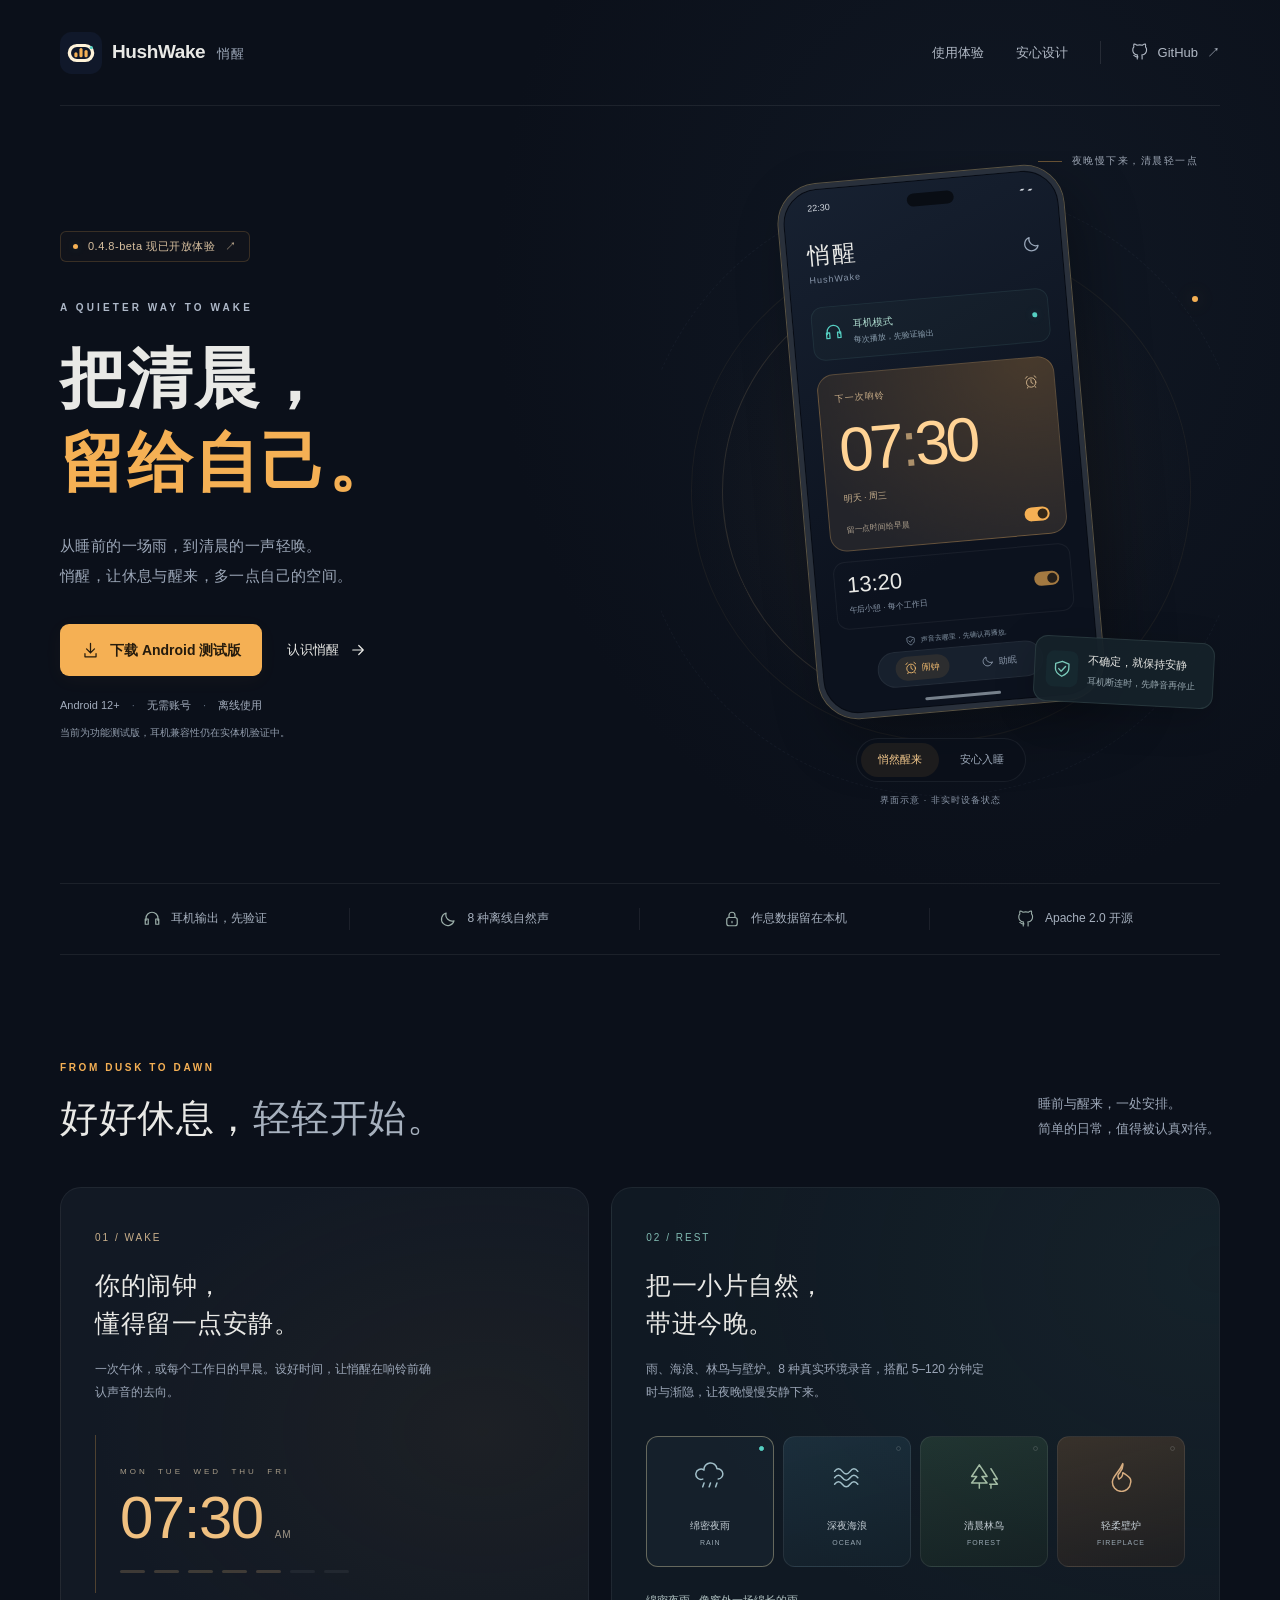
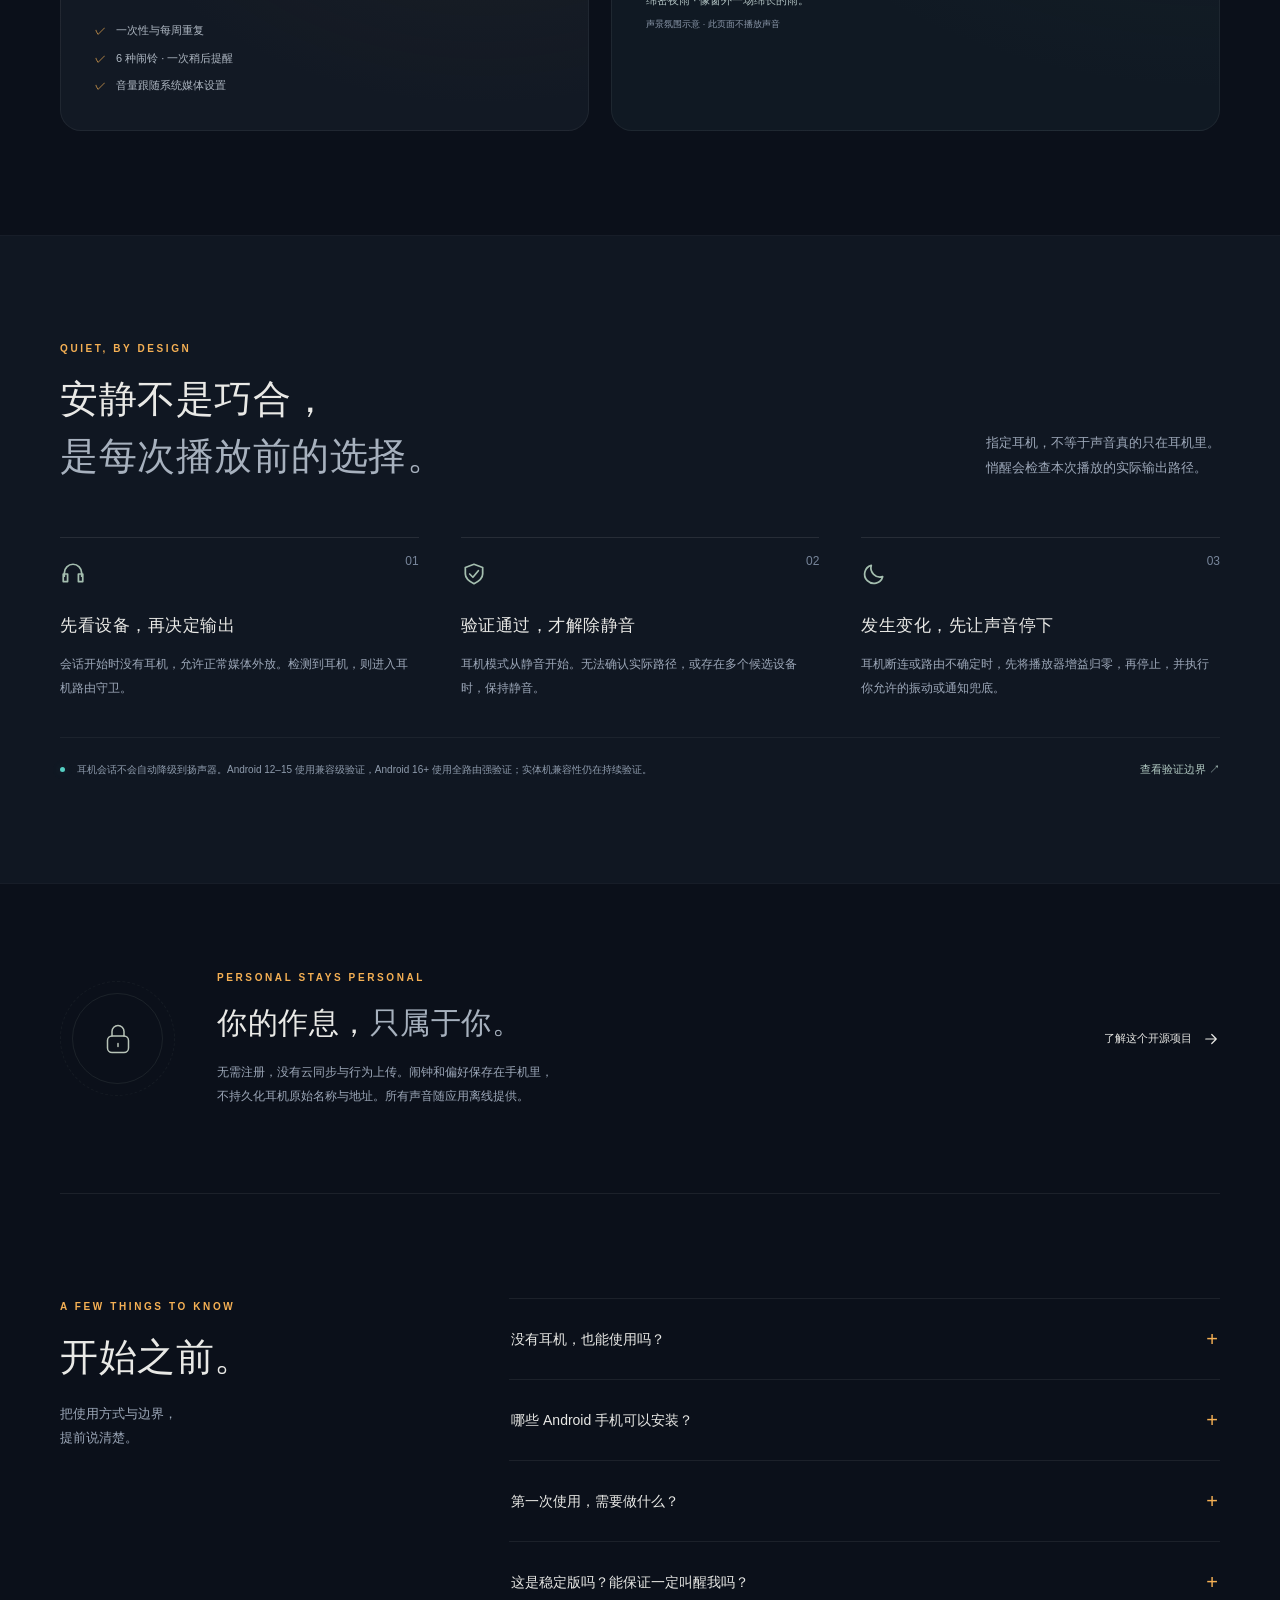
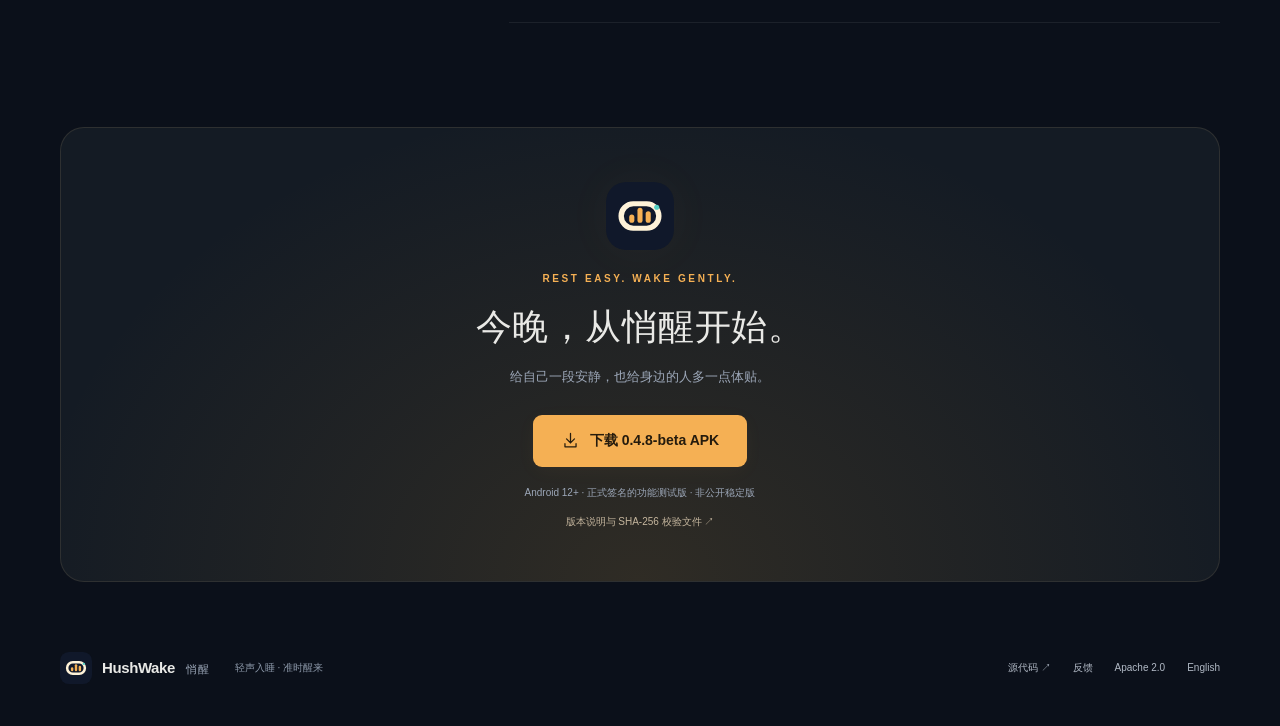
==== site/index.html @ d8006ad5 "feat: add HushWake homepage and GitHub Pages deployment" ====
<!doctype html>
<html lang="zh-CN">
<head>
  <meta charset="utf-8">
  <meta name="viewport" content="width=device-width, initial-scale=1">
  <meta name="theme-color" content="#0b101a">
  <meta name="description" content="HushWake 悄醒，一款安全优先的 Android 闹钟与助眠声应用。无耳机时正常外放，耳机模式验证后发声，异常时先静音。离线使用，数据留在本机。">
  <meta property="og:type" content="website">
  <meta property="og:locale" content="zh_CN">
  <meta property="og:title" content="HushWake 悄醒 · 把清晨，留给自己。">
  <meta property="og:description" content="从睡前的一场雨，到清晨的一声轻唤。安全优先的 Android 智能输出闹钟与助眠声，现已开放 beta 体验。">
  <meta property="og:url" content="https://chenzhiyong1994.github.io/hush-wake/">
  <link rel="canonical" href="https://chenzhiyong1994.github.io/hush-wake/">
  <link rel="icon" href="assets/mark.svg" type="image/svg+xml">
  <link rel="stylesheet" href="styles.css">
  <script src="app.js" defer></script>
  <title>HushWake 悄醒 · 把清晨，留给自己。</title>
</head>
<body>
  <a class="skip-link" href="#main">跳转到主要内容</a>
  <svg class="symbol-library" xmlns="http://www.w3.org/2000/svg" aria-hidden="true">
    <symbol id="icon-arrow" viewBox="0 0 24 24"><path d="M5 12h14m-6-6 6 6-6 6"/></symbol>
    <symbol id="icon-download" viewBox="0 0 24 24"><path d="M12 3v12m-5-5 5 5 5-5M5 16v4h14v-4"/></symbol>
    <symbol id="icon-headphones" viewBox="0 0 24 24"><path d="M4 14v-3a8 8 0 0 1 16 0v3M4 12H3v7h4v-7zm16 0h1v7h-4v-7z"/></symbol>
    <symbol id="icon-shield" viewBox="0 0 24 24"><path d="m12 3 8 3v6c0 4-4 7-8 9-4-2-8-5-8-9V6zM8 12l3 3 5-6"/></symbol>
    <symbol id="icon-moon" viewBox="0 0 24 24"><path d="M20 14.5A8.5 8.5 0 0 1 9.5 4 8.5 8.5 0 1 0 20 14.5Z"/></symbol>
    <symbol id="icon-alarm" viewBox="0 0 24 24"><circle cx="12" cy="13" r="8"/><path d="M12 8v5l3 2M3 5l3-3m12 0 3 3M6 20l-1 2m13-2 1 2"/></symbol>
    <symbol id="icon-rain" viewBox="0 0 24 24"><path d="M6 14a4 4 0 1 1 1-7 5 5 0 0 1 10-1 4 4 0 1 1 1 8M7 17l-1 3m6-3-1 3m6-3-1 3"/></symbol>
    <symbol id="icon-ocean" viewBox="0 0 24 24"><path d="M2 8q3-4 6 0t6 0 6 0M2 13q3-4 6 0t6 0 6 0M2 18q3-4 6 0t6 0 6 0"/></symbol>
    <symbol id="icon-forest" viewBox="0 0 24 24"><path d="m8 3-6 9h4l-4 5h12l-4-5h4zm0 14v4m9-15 5 8h-3l3 4h-6m1 0v3"/></symbol>
    <symbol id="icon-fire" viewBox="0 0 24 24"><path d="M13 2c1 7-6 7-3 12 2-1 3-3 3-5 5 3 7 5 6 8a7 7 0 0 1-14-1c0-4 5-7 8-14Z"/></symbol>
    <symbol id="icon-lock" viewBox="0 0 24 24"><rect x="5" y="10" width="14" height="11" rx="3"/><path d="M8 10V7a4 4 0 0 1 8 0v3m-4 5v2"/></symbol>
    <symbol id="icon-github" viewBox="0 0 24 24"><path d="M9 19c-4 1-4-2-6-2m12 5v-3.5c0-1 .1-1.7-.5-2.3 3.5-.4 7-1.7 7-7.5a6 6 0 0 0-1.6-4.2 5.5 5.5 0 0 0-.2-4s-1.3-.4-4.3 1.6a15 15 0 0 0-7.8 0C4.6.1 3.3.5 3.3.5a5.5 5.5 0 0 0-.2 4A6 6 0 0 0 1.5 9c0 5.5 3.5 6.8 7 7.2-.6.6-.6 1.5-.5 2.3V22" transform="translate(1 1) scale(.92)"/></symbol>
  </svg>

  <header class="site-header wrap">
    <a class="brand" href="#" aria-label="HushWake 悄醒首页"><img src="assets/mark.svg" width="42" height="42" alt=""><span>HushWake <span class="brand-cn">悄醒</span></span></a>
    <nav aria-label="主导航">
      <a href="#experience">使用体验</a>
      <a href="#safety">安心设计</a>
      <a class="nav-github" href="https://github.com/chenzhiyong1994/hush-wake" aria-label="GitHub 源代码"><svg class="icon" aria-hidden="true"><use href="#icon-github"/></svg><span>GitHub</span><span aria-hidden="true">↗</span></a>
    </nav>
  </header>

  <main id="main">
    <section class="hero wrap" aria-labelledby="hero-title">
      <div class="hero-copy">
        <a class="release-pill" href="#download"><span class="status-dot"></span> 0.4.8-beta 现已开放体验 <span aria-hidden="true">↗</span></a>
        <p class="eyebrow hero-eyebrow">A QUIETER WAY TO WAKE</p>
        <h1 id="hero-title">把清晨，<br><span>留给自己。</span></h1>
        <p class="hero-description">从睡前的一场雨，到清晨的一声轻唤。<br>悄醒，让休息与醒来，多一点自己的空间。</p>
        <div class="hero-actions">
          <a class="button button-primary" href="https://github.com/chenzhiyong1994/hush-wake/releases/download/v0.4.8-beta/HushWake-0.4.8-beta.apk"><svg class="icon" aria-hidden="true"><use href="#icon-download"/></svg>下载 Android 测试版</a>
          <a class="text-link" href="#experience">认识悄醒 <svg class="icon" aria-hidden="true"><use href="#icon-arrow"/></svg></a>
        </div>
        <p class="hero-meta">Android 12+ <span>·</span> 无需账号 <span>·</span> 离线使用</p>
        <p class="beta-note">当前为功能测试版，耳机兼容性仍在实体机验证中。</p>
      </div>

      <div class="hero-visual">
        <div class="orbit orbit-outer" aria-hidden="true"></div><div class="orbit orbit-inner" aria-hidden="true"></div>
        <div class="orbit-dot" aria-hidden="true"></div>
        <p class="visual-note note-top"><span class="note-line"></span> 夜晚慢下来，清晨轻一点</p>
        <div class="phone" aria-label="悄醒应用界面示意">
          <div class="phone-top" aria-hidden="true"><span>22:30</span><span class="camera"></span><span>▰ ▰</span></div>
          <div class="phone-heading"><span class="phone-brand">悄醒<span>HushWake</span></span><svg class="icon" aria-hidden="true"><use href="#icon-moon"/></svg></div>
          <div class="route-chip"><svg class="icon" aria-hidden="true"><use href="#icon-headphones"/></svg><span>耳机模式<small>每次播放，先验证输出</small></span><span class="status-dot"></span></div>
          <div id="alarm-preview" class="preview-panel">
            <div class="alarm-card"><div class="card-kicker"><span>下一次响铃</span><svg class="icon" aria-hidden="true"><use href="#icon-alarm"/></svg></div><div class="alarm-time">07<span>:</span>30</div><p class="alarm-day">明天 · 周三</p><div class="alarm-bottom"><span>留一点时间给早晨</span><span class="mock-switch" aria-hidden="true"></span></div></div>
            <div class="secondary-alarm"><div><strong>13:20</strong><span>午后小憩 · 每个工作日</span></div><span class="mock-switch" aria-hidden="true"></span></div>
            <div class="phone-hint"><svg class="icon" aria-hidden="true"><use href="#icon-shield"/></svg>声音去哪里，先确认再播放。</div>
          </div>
          <div id="sleep-preview" class="preview-panel" hidden>
            <div class="sleep-art" data-sound="rain"><div class="sleep-moon" aria-hidden="true"></div><svg class="sound-glyph" aria-hidden="true"><use href="#icon-rain"/></svg><span>让思绪，慢慢安静。</span></div>
            <div class="sleep-info"><strong id="preview-sound-name">绵密夜雨</strong><span>45 分钟后渐隐结束</span></div>
            <div class="waveform" aria-hidden="true"><i></i><i></i><i></i><i></i><i></i><i></i><i></i><i></i><i></i><i></i><i></i><i></i><i></i><i></i><i></i><i></i><i></i><i></i><i></i><i></i><i></i></div>
          </div>
          <div class="phone-nav" aria-hidden="true"><span id="phone-alarm-nav" class="active"><svg class="icon"><use href="#icon-alarm"/></svg>闹钟</span><span id="phone-sleep-nav"><svg class="icon"><use href="#icon-moon"/></svg>助眠</span></div>
          <div class="phone-home" aria-hidden="true"></div>
        </div>
        <div class="floating-note"><span class="shield-badge"><svg class="icon" aria-hidden="true"><use href="#icon-shield"/></svg></span><span>不确定，就保持安静<small>耳机断连时，先静音再停止</small></span></div>
        <div class="preview-controls" role="group" aria-label="切换应用界面示意" hidden><button type="button" data-preview="alarm" aria-pressed="true">悄然醒来</button><button type="button" data-preview="sleep" aria-pressed="false">安心入睡</button></div>
        <p class="preview-caption">界面示意 · 非实时设备状态</p>
      </div>
    </section>

    <div class="principles wrap" aria-label="产品特点"><p><svg class="icon" aria-hidden="true"><use href="#icon-headphones"/></svg>耳机输出，先验证</p><p><svg class="icon" aria-hidden="true"><use href="#icon-moon"/></svg>8 种离线自然声</p><p><svg class="icon" aria-hidden="true"><use href="#icon-lock"/></svg>作息数据留在本机</p><p><svg class="icon" aria-hidden="true"><use href="#icon-github"/></svg>Apache 2.0 开源</p></div>

    <section id="experience" class="experience wrap section" aria-labelledby="experience-title">
      <div class="section-heading"><div><p class="eyebrow">FROM DUSK TO DAWN</p><h2 id="experience-title">好好休息，<span>轻轻开始。</span></h2></div><p>睡前与醒来，一处安排。<br>简单的日常，值得被认真对待。</p></div>
      <div class="feature-grid">
        <article class="wake-feature"><span class="feature-number">01 / WAKE</span><h3>你的闹钟，<br>懂得留一点安静。</h3><p>一次午休，或每个工作日的早晨。设好时间，让悄醒在响铃前确认声音的去向。</p><div class="schedule-visual" aria-hidden="true"><span>MON&nbsp; TUE&nbsp; WED&nbsp; THU&nbsp; FRI</span><strong>07:30<span>AM</span></strong><div class="schedule-line"><span></span><span></span><span></span><span></span><span></span><span></span><span></span></div></div><ul class="feature-list"><li>一次性与每周重复</li><li>6 种闹铃 · 一次稍后提醒</li><li>音量跟随系统媒体设置</li></ul></article>
        <article class="sleep-feature"><div class="sleep-feature-copy"><span class="feature-number">02 / REST</span><h3>把一小片自然，<br>带进今晚。</h3><p>雨、海浪、林鸟与壁炉。8 种真实环境录音，搭配 5–120 分钟定时与渐隐，让夜晚慢慢安静下来。</p></div><div class="sound-grid" role="group" aria-label="声景氛围示意"><button class="sound-tile rain" type="button" data-sound="rain" aria-pressed="true" disabled><svg class="sound-glyph" aria-hidden="true"><use href="#icon-rain"/></svg><span>绵密夜雨<small>RAIN</small></span><span class="sound-selector" aria-hidden="true"></span></button><button class="sound-tile ocean" type="button" data-sound="ocean" aria-pressed="false" disabled><svg class="sound-glyph" aria-hidden="true"><use href="#icon-ocean"/></svg><span>深夜海浪<small>OCEAN</small></span><span class="sound-selector" aria-hidden="true"></span></button><button class="sound-tile forest" type="button" data-sound="forest" aria-pressed="false" disabled><svg class="sound-glyph" aria-hidden="true"><use href="#icon-forest"/></svg><span>清晨林鸟<small>FOREST</small></span><span class="sound-selector" aria-hidden="true"></span></button><button class="sound-tile fire" type="button" data-sound="fire" aria-pressed="false" disabled><svg class="sound-glyph" aria-hidden="true"><use href="#icon-fire"/></svg><span>轻柔壁炉<small>FIREPLACE</small></span><span class="sound-selector" aria-hidden="true"></span></button></div><p id="sound-description" class="sound-description" aria-live="polite">绵密夜雨 · 像窗外一场绵长的雨。</p><p class="sound-disclaimer">声景氛围示意 · 此页面不播放声音</p></article>
      </div>
    </section>

    <section id="safety" class="safety section" aria-labelledby="safety-title"><div class="wrap">
      <div class="section-heading"><div><p class="eyebrow">QUIET, BY DESIGN</p><h2 id="safety-title">安静不是巧合，<br><span>是每次播放前的选择。</span></h2></div><p>指定耳机，不等于声音真的只在耳机里。<br>悄醒会检查本次播放的实际输出路径。</p></div>
      <div class="safety-grid"><article><span class="step-number">01</span><svg class="icon" aria-hidden="true"><use href="#icon-headphones"/></svg><h3>先看设备，再决定输出</h3><p>会话开始时没有耳机，允许正常媒体外放。检测到耳机，则进入耳机路由守卫。</p></article><article><span class="step-number">02</span><svg class="icon" aria-hidden="true"><use href="#icon-shield"/></svg><h3>验证通过，才解除静音</h3><p>耳机模式从静音开始。无法确认实际路径，或存在多个候选设备时，保持静音。</p></article><article><span class="step-number">03</span><svg class="icon" aria-hidden="true"><use href="#icon-moon"/></svg><h3>发生变化，先让声音停下</h3><p>耳机断连或路由不确定时，先将播放器增益归零，再停止，并执行你允许的振动或通知兜底。</p></article></div>
      <div class="safety-footnote"><span class="status-dot"></span><p>耳机会话不会自动降级到扬声器。Android 12–15 使用兼容级验证，Android 16+ 使用全路由强验证；实体机兼容性仍在持续验证。</p><a href="https://github.com/chenzhiyong1994/hush-wake/blob/main/docs/device-test-guide.md">查看验证边界 <span aria-hidden="true">↗</span></a></div>
    </div></section>

    <section class="privacy wrap" aria-labelledby="privacy-title"><div class="privacy-symbol" aria-hidden="true"><svg class="icon"><use href="#icon-lock"/></svg><span></span><span></span></div><div><p class="eyebrow">PERSONAL STAYS PERSONAL</p><h2 id="privacy-title">你的作息，<span>只属于你。</span></h2><p>无需注册，没有云同步与行为上传。闹钟和偏好保存在手机里，<br class="desktop-break">不持久化耳机原始名称与地址。所有声音随应用离线提供。</p></div><a class="text-link" href="https://github.com/chenzhiyong1994/hush-wake/blob/main/README.zh-CN.md">了解这个开源项目 <svg class="icon" aria-hidden="true"><use href="#icon-arrow"/></svg></a></section>

    <section class="faq wrap section" aria-labelledby="faq-title"><div><p class="eyebrow">A FEW THINGS TO KNOW</p><h2 id="faq-title">开始之前。</h2><p>把使用方式与边界，<br>提前说清楚。</p></div><div class="faq-list"><details><summary>没有耳机，也能使用吗？<span aria-hidden="true">+</span></summary><p>可以。闹钟或助眠会话开始时，如果没有耳机，应用允许系统媒体外放；检测到耳机后，必须先通过耳机路由守卫。耳机会话发生断连时会先静音再停止，不会自动切换为扬声器继续播放。</p></details><details><summary>哪些 Android 手机可以安装？<span aria-hidden="true">+</span></summary><p>最低需要 Android 12（API 31）。Android 12–15 在本次单路由信息匹配唯一耳机后允许兼容有声；Android 16 及以上可以检查全部实际路由。不同手机和耳机的行为仍需实体机验证，系统版本符合要求并不代表设备组合已经通过验收。</p></details><details><summary>第一次使用，需要做什么？<span aria-hidden="true">+</span></summary><p>安装签名 APK 后，按应用内提示检查精确闹钟、通知、全屏响铃与后台运行相关设置，并确认系统媒体音量。建议先安排一次短时间测试闹钟，检查你的手机和耳机组合。耳机播放会自动检查本次输出，无需额外的人工验证页。</p></details><details><summary>这是稳定版吗？能保证一定叫醒我吗？<span aria-hidden="true">+</span></summary><p>目前是 0.4.8-beta 功能测试版，尚未开放公开稳定版或应用商店发行。实体机零扬声器串音验收仍是发布门禁。关机、无电、应用被强制停止等情况下不能保证唤醒；耳机路径不确定时会保持静音。悄醒也不提供失眠治疗或医疗效果承诺。</p></details></div></section>

    <section id="download" class="download-section wrap" aria-labelledby="download-title"><div class="download-glow" aria-hidden="true"></div><img src="assets/mark.svg" alt="" width="68" height="68" loading="lazy"><p class="eyebrow">REST EASY. WAKE GENTLY.</p><h2 id="download-title">今晚，从悄醒开始。</h2><p>给自己一段安静，也给身边的人多一点体贴。</p><a class="button button-primary" href="https://github.com/chenzhiyong1994/hush-wake/releases/download/v0.4.8-beta/HushWake-0.4.8-beta.apk"><svg class="icon" aria-hidden="true"><use href="#icon-download"/></svg>下载 0.4.8-beta APK</a><p class="download-meta">Android 12+ · 正式签名的功能测试版 · 非公开稳定版</p><a class="release-link" href="https://github.com/chenzhiyong1994/hush-wake/releases/tag/v0.4.8-beta">版本说明与 SHA-256 校验文件 <span aria-hidden="true">↗</span></a></section>
  </main>

  <footer class="site-footer wrap"><a class="brand" href="#"><img src="assets/mark.svg" width="32" height="32" alt=""><span>HushWake <span class="brand-cn">悄醒</span></span></a><p>轻声入睡 · 准时醒来</p><nav aria-label="页脚导航"><a href="https://github.com/chenzhiyong1994/hush-wake">源代码 ↗</a><a href="https://github.com/chenzhiyong1994/hush-wake/issues">反馈</a><a href="https://github.com/chenzhiyong1994/hush-wake/blob/main/LICENSE">Apache 2.0</a><a href="https://github.com/chenzhiyong1994/hush-wake/blob/main/README.md" lang="en">English</a></nav></footer>
</body>
</html>
---- site/styles.css ----
@charset "UTF-8";

:root { color-scheme: dark; --bg: #0b101a; --surface: #111a28; --cream: #fff3d9; --text: #e9e9e6; --muted: #9ca7b8; --amber: #f5b054; --mint: #55cfc2; --line: #ffffff12; --font: "Segoe UI", "PingFang SC", "Microsoft YaHei", sans-serif; }
* { box-sizing: border-box; }
html { scroll-behavior: smooth; scroll-padding-top: 32px; }
body { margin: 0; background: var(--bg); color: var(--text); font-family: var(--font); font-size: 15px; line-height: 1.8; -webkit-font-smoothing: antialiased; }
body::before { content: ""; position: absolute; pointer-events: none; top: 0; right: 0; width: 65%; height: 950px; background: radial-gradient(ellipse at 65% 30%, #24344738, transparent 65%); z-index: -1; }
a { color: inherit; text-decoration: none; }
button { font: inherit; color: inherit; cursor: pointer; }
button:disabled { cursor: default; }
button, a, summary { -webkit-tap-highlight-color: transparent; }
a, button { touch-action: manipulation; }
a:focus-visible, button:focus-visible, summary:focus-visible { outline: 2px solid var(--mint); outline-offset: 6px; border-radius: 6px; }
::selection { background: #f5b05444; color: var(--cream); }
[hidden] { display: none !important; }
h1, h2, h3, p { margin: 0; }
svg.icon, .sound-glyph { width: 22px; height: 22px; fill: none; stroke: currentColor; stroke-width: 1.6; stroke-linecap: round; stroke-linejoin: round; flex: none; }
.symbol-library { position: absolute; width: 0; height: 0; overflow: hidden; }
.wrap { width: min(1160px, calc(100% - 96px)); margin-inline: auto; }
.skip-link { position: absolute; top: -80px; left: 24px; z-index: 10; background: var(--amber); color: var(--bg); padding: 10px 18px; }
.skip-link:focus { top: 12px; }
.site-header { min-height: 106px; display: flex; align-items: center; justify-content: space-between; gap: 24px; border-bottom: 1px solid var(--line); }
.brand { display: inline-flex; align-items: center; gap: 10px; white-space: nowrap; font-size: 19px; font-weight: 650; letter-spacing: -.4px; }
.brand img { display: block; }
.brand-cn { font-size: 13px; color: var(--muted); font-weight: 400; margin-left: 7px; letter-spacing: 1px; }
nav { display: flex; align-items: center; gap: 32px; font-size: 13px; }
nav a { color: #b1b9c5; transition: color .2s; }
nav a:hover, .text-link:hover, .release-link:hover { color: var(--amber); }
.nav-github { display: flex; gap: 9px; align-items: center; padding-left: 30px; border-left: 1px solid #ffffff1a; }
.nav-github .icon { width: 18px; height: 18px; }
.hero { display: grid; grid-template-columns: 1.04fr 1fr; min-height: 750px; align-items: center; gap: 20px; padding-block: 45px 52px; }
.hero-copy { padding-bottom: 10px; position: relative; z-index: 1; }
.release-pill { display: inline-flex; align-items: center; gap: 10px; padding: 5px 12px; border: 1px solid #f5b0542e; border-radius: 6px; background: #f5b05406; font-size: 11px; color: #d9c1a0; letter-spacing: .5px; }
.release-pill:hover { background: #f5b05415; }
.status-dot { display: inline-block; flex: none; width: 5px; height: 5px; border-radius: 50%; background: var(--mint); box-shadow: 0 0 10px #55cfc230; }
.release-pill .status-dot { background: var(--amber); }
.eyebrow { font-size: 10px; color: var(--amber); font-weight: 600; letter-spacing: 2.6px; }
.hero-eyebrow { margin-top: 37px; margin-bottom: 20px; color: #aeb8c8; letter-spacing: 3.1px; }
h1 { font-size: clamp(48px, 5.05vw, 68px); font-weight: 600; line-height: 1.29; letter-spacing: 2px; }
h1 span { color: var(--amber); }
.hero-description { margin-top: 27px; color: var(--muted); font-size: 15px; line-height: 2; letter-spacing: .4px; }
.hero-actions { display: flex; align-items: center; flex-wrap: wrap; gap: 25px; margin-top: 33px; }
.button { display: inline-flex; align-items: center; justify-content: center; gap: 10px; padding: 13px 21px; border-radius: 9px; min-height: 52px; font-size: 14px; font-weight: 600; transition: transform .2s, background .2s; }
.button-primary { color: #251b0d; background: var(--amber); box-shadow: 0 4px 20px #f5b0540a; }
.button-primary:hover { background: #ffca7f; transform: translateY(-2px); }
.button .icon { width: 19px; height: 19px; }
.text-link { display: inline-flex; align-items: center; gap: 10px; font-size: 13px; transition: color .2s; }
.text-link .icon { width: 18px; height: 18px; }
.hero-meta { color: #a3adbd; margin-top: 20px; font-size: 11px; }
.hero-meta span { padding-inline: 9px; color: #5e697b; }
.beta-note { margin-top: 8px; color: #929dad; font-size: 10px; }
.hero-visual { height: 680px; position: relative; display: flex; align-items: center; flex-direction: column; justify-content: center; isolation: isolate; overflow: clip; }
.hero-visual::before { content: ""; position: absolute; width: 520px; max-width: 110%; height: 520px; border-radius: 50%; z-index: -1; background: radial-gradient(ellipse, #e9a55013, #e9a55004 50%, transparent 70%); }
.orbit { position: absolute; width: 500px; height: 500px; max-width: 106%; border: 1px solid #d4ac6612; border-radius: 50%; transform: rotate(-26deg); z-index: -1; }
.orbit-outer { width: 610px; height: 610px; max-width: 120%; border-style: dashed; border-color: #a1b5d10d; }
.orbit-inner::before { content: ""; position: absolute; inset: 30px; border: 1px solid #e3be8824; border-radius: 50%; border-right-color: transparent; border-bottom-color: transparent; }
.orbit-dot { position: absolute; top: 145px; right: 4%; width: 6px; height: 6px; background: var(--amber); box-shadow: 0 0 20px #f5b05455; border-radius: 50%; }
.visual-note { position: absolute; top: 1px; right: 22px; color: #9ca5b3; font-size: 10px; letter-spacing: 1.5px; display: flex; align-items: center; gap: 10px; }
.note-line { width: 24px; height: 1px; background: #f5b05465; }
.phone { width: 286px; height: 536px; flex: none; background: linear-gradient(155deg, #172131, #0c121e 68%); padding: 0 19px; border: 5px solid #29303b; border-radius: 40px; outline: 1px solid #595344; box-shadow: 14px 24px 60px #0005, inset 0 0 0 1px #070b13; position: relative; transform: rotate(-5deg); }
.phone-top { height: 38px; display: flex; justify-content: space-between; align-items: center; font-size: 9px; color: #d4d9e0; padding-inline: 6px; }
.camera { width: 47px; height: 13px; background: #090d14; border-radius: 10px; margin-left: 10px; }
.phone-heading { display: flex; justify-content: space-between; align-items: center; margin: 12px 2px 20px; }
.phone-brand { font-size: 23px; line-height: 1.4; letter-spacing: 2px; font-weight: 550; }
.phone-brand span { display: block; letter-spacing: 1px; font-size: 9px; color: #8795a9; font-weight: 400; margin-top: 3px; }
.phone-heading > .icon { width: 19px; height: 19px; color: #99a7b9; }
.route-chip { display: flex; align-items: center; gap: 10px; padding: 10px 11px; background: #8ccabd07; border: 1px solid #6eb9aa1c; border-radius: 12px; font-size: 10px; color: #b2e0d3; margin-bottom: 14px; }
.route-chip .icon { width: 19px; height: 19px; color: var(--mint); }
.route-chip small { display: block; font-size: 8px; color: #8a9eae; }
.route-chip > .status-dot { margin-left: auto; }
.preview-panel { height: 254px; }
.alarm-card { padding: 16px 16px 13px; border-radius: 17px; background: radial-gradient(ellipse at 90% 0, #c082343b, transparent 85%), #23242a; border: 1px solid #d8a76649; }
.card-kicker { display: flex; align-items: center; justify-content: space-between; color: #cdb08a; font-size: 9px; letter-spacing: 1px; }
.card-kicker .icon { width: 14px; height: 14px; }
.alarm-time { font-size: 62px; font-weight: 350; line-height: 1.25; color: #ffd395; letter-spacing: -3.5px; margin-top: 5px; font-variant-numeric: tabular-nums; }
.alarm-time > span { opacity: .6; }
.alarm-day { color: #c9b18e; font-size: 9px; margin-top: 1px; }
.alarm-bottom { display: flex; align-items: center; justify-content: space-between; gap: 8px; font-size: 8px; color: #ab9e8c; margin-top: 17px; }
.mock-switch { width: 25px; height: 14px; border-radius: 10px; background: #f5b054; flex: none; display: block; position: relative; }
.mock-switch::after { content: ""; width: 10px; height: 10px; border-radius: 50%; background: #332718; position: absolute; top: 2px; right: 2px; }
.secondary-alarm { display: flex; align-items: center; justify-content: space-between; padding: 10px 12px; margin-top: 10px; border: 1px solid #ffffff0e; border-radius: 12px; }
.secondary-alarm strong { font-weight: 400; font-size: 22px; line-height: 1.2; }
.secondary-alarm div > span { display: block; font-size: 8px; color: #8b99ab; margin-top: 3px; }
.secondary-alarm .mock-switch { opacity: .65; }
.phone-hint { display: flex; align-items: center; justify-content: center; gap: 5px; font-size: 7px; color: #7f8f9f; margin-top: 10px; }
.phone-hint .icon { width: 11px; height: 11px; }
.phone-nav { position: absolute; bottom: 22px; left: 55px; right: 55px; border: 1px solid #ffffff0d; background: #1e2837a6; border-radius: 28px; display: flex; justify-content: space-around; padding: 5px; font-size: 9px; }
.phone-nav > span { display: inline-flex; align-items: center; gap: 5px; padding: 4px 9px; color: #8c99ab; border-radius: 20px; }
.phone-nav .icon { width: 13px; height: 13px; }
.phone-nav .active { background: #a0773a27; color: #f4bd70; }
.phone-home { position: absolute; bottom: 7px; height: 3px; width: 76px; left: calc(50% - 38px); background: #77818c; border-radius: 3px; }
.floating-note { position: absolute; right: 6px; bottom: 126px; background: #16222aef; padding: 13px 17px 13px 11px; border: 1px solid #a0cabb23; border-radius: 13px; display: flex; gap: 10px; align-items: center; font-size: 11px; box-shadow: 0 10px 40px #0003; transform: rotate(3deg); }
.floating-note small { display: block; font-size: 9px; color: #9aaab2; margin-top: 2px; }
.shield-badge { display: grid; place-items: center; width: 32px; height: 36px; color: #79c9b9; background: #55cfc20b; border-radius: 8px; }
.shield-badge .icon { width: 20px; height: 20px; }
.preview-controls { display: flex; gap: 4px; padding: 4px; border: 1px solid #ffffff10; background: #0a101ae8; border-radius: 24px; margin-top: 28px; position: relative; }
.preview-controls button { background: transparent; border: 0; border-radius: 20px; padding: 7px 17px; font-size: 11px; min-height: 34px; color: #9da9b9; }
.preview-controls button[aria-pressed="true"] { color: #f3c88c; background: #f5b05414; }
.preview-controls button:hover { color: var(--cream); }
.preview-caption { color: #8b97a8; font-size: 9px; margin-top: 10px; letter-spacing: 1px; }
.sleep-art { height: 146px; border-radius: 15px; position: relative; overflow: hidden; display: flex; flex-direction: column; align-items: center; justify-content: center; background: radial-gradient(ellipse at 40% 0, #4e7d8d55, transparent), #16242b; transition: background .3s; }
.sleep-art[data-sound="ocean"] { background: radial-gradient(ellipse at 40% 0, #4e89a155, transparent), #152831; }
.sleep-art[data-sound="forest"] { background: radial-gradient(ellipse at 40% 0, #648e6755, transparent), #1a2c28; }
.sleep-art[data-sound="fire"] { background: radial-gradient(ellipse at 40% 0, #c8894c55, transparent), #342421; }
.sleep-moon { position: absolute; top: -35px; right: -5px; width: 140px; height: 140px; border: 1px solid #ffffff12; border-radius: 50%; }
.sleep-moon::after { content: ""; position: absolute; inset: 17px; border: 1px solid #ffffff10; border-radius: 50%; }
.sleep-art .sound-glyph { width: 45px; height: 45px; color: #bccecf; stroke-width: 1; }
.sleep-art > span { margin-top: 14px; font-size: 9px; letter-spacing: 1px; color: #b5c1c3; }
.sleep-info { text-align: center; margin-top: 11px; }
.sleep-info strong { font-size: 13px; font-weight: 500; }
.sleep-info > span { display: block; font-size: 9px; color: #8e9eb0; margin-top: 3px; }
.waveform { display: flex; justify-content: center; gap: 4px; height: 25px; align-items: center; margin-top: 10px; }
.waveform i { width: 2px; border-radius: 2px; background: var(--amber); height: 8px; }
.waveform i:nth-child(3n) { height: 20px; }.waveform i:nth-child(4n) { height: 13px; }.waveform i:nth-child(5n) { height: 24px; }
.principles { display: grid; grid-template-columns: repeat(4, 1fr); border-block: 1px solid var(--line); padding-block: 24px; }
.principles p { display: flex; justify-content: center; gap: 10px; align-items: center; font-size: 12px; color: #a7b1bf; border-right: 1px solid var(--line); }
.principles p:last-child { border: 0; }.principles .icon { color: #9baea9; width: 18px; height: 18px; }
.section { padding-block: 104px; }
.section-heading { display: flex; align-items: flex-end; justify-content: space-between; gap: 30px; margin-bottom: 40px; }
h2 { font-size: clamp(29px, 3vw, 38px); line-height: 1.5; font-weight: 500; letter-spacing: .5px; }
h2 span { color: #a7b1be; }
.section-heading .eyebrow, .privacy .eyebrow, .faq .eyebrow { margin-bottom: 13px; }
.section-heading > p { font-size: 13px; color: var(--muted); line-height: 1.95; margin-bottom: 5px; }
.feature-grid { display: grid; grid-template-columns: 1fr 1.15fr; gap: 22px; }
.feature-grid article { border: 1px solid #ffffff0f; border-radius: 21px; padding: 34px; overflow: hidden; }
.feature-number { font-size: 10px; letter-spacing: 2px; color: #cbb18c; }
h3 { font-size: 25px; font-weight: 500; line-height: 1.55; letter-spacing: .5px; }
.feature-grid h3 { margin-top: 17px; }
.feature-grid article p { font-size: 12px; color: var(--muted); max-width: 340px; margin-top: 15px; line-height: 1.95; }
.wake-feature { background: radial-gradient(ellipse at 80% 45%, #66512d20, transparent 65%), #121924; position: relative; }
.schedule-visual { margin-block: 30px 28px; padding: 20px 0 20px 24px; border-left: 1px solid #f5b05444; }
.schedule-visual > span { font-size: 8px; letter-spacing: 3px; color: #a79c88; }
.schedule-visual > strong { display: block; color: #f0c080; font-size: 60px; font-weight: 350; line-height: 1.2; letter-spacing: -1.5px; }
.schedule-visual strong > span { font-size: 10px; margin-left: 12px; letter-spacing: 1px; color: #9e9586; }
.schedule-line { display: flex; gap: 9px; margin-top: 16px; }
.schedule-line > span { height: 3px; width: 25px; border-radius: 3px; background: #a489624d; }.schedule-line > span:nth-last-child(-n+2) { background: #ffffff0e; }
.feature-list { list-style: none; padding: 0; margin: 0; color: #aeb7c2; font-size: 11px; display: flex; flex-direction: column; gap: 8px; }.feature-list li::before { content: "✓"; color: var(--amber); margin-right: 10px; }
.sleep-feature { background: radial-gradient(ellipse at 100% 15%, #3f69631b, transparent 65%), #101923; }
.sleep-feature .feature-number { color: #80bab1; }
.sound-grid { display: grid; grid-template-columns: repeat(4, 1fr); gap: 9px; margin-top: 31px; }
.sound-tile { border: 1px solid #ffffff14; border-radius: 12px; padding: 24px 6px 17px; min-width: 0; background: #24394440; display: flex; align-items: center; flex-direction: column; position: relative; transition: transform .2s, border-color .2s; }
.sound-tile .sound-glyph { width: 31px; height: 31px; stroke-width: 1.15; color: #a1bfc9; margin-bottom: 25px; }
.sound-tile > span { font-size: 10px; color: #c4cdd4; white-space: nowrap; }.sound-tile small { display: block; font-size: 7px; color: #9baab5; letter-spacing: 1px; margin-top: 2px; }
.sound-tile.ocean { background: linear-gradient(165deg, #27465777, #16263080); }.sound-tile.forest { background: linear-gradient(165deg, #304d3d80, #19282380); }.sound-tile.fire { background: linear-gradient(165deg, #59432f88, #30241d66); }
.sound-tile.forest .sound-glyph { color: #a4bda5; }.sound-tile.fire .sound-glyph { color: #d7ad80; }
.sound-tile[aria-pressed="true"] { border-color: #c1bb9677; }.sound-tile:hover:not(:disabled) { transform: translateY(-3px); border-color: #b3d1c899; }
.sound-selector { display: block; position: absolute; top: 9px; right: 9px; border: 1px solid #ffffff22; width: 5px; height: 5px; border-radius: 50%; }.sound-tile[aria-pressed="true"] .sound-selector { background: var(--mint); border-color: var(--mint); }
.feature-grid article .sound-description { font-size: 11px; color: #b0c1c1; margin-top: 23px; max-width: none; min-height: 22px; }
.feature-grid article .sound-disclaimer { font-size: 9px; margin-top: 4px; color: #8b98aa; }
.safety { background: #101722; border-block: 1px solid #ffffff07; }
.safety-grid { display: grid; grid-template-columns: repeat(3, 1fr); gap: 42px; margin-top: 52px; }
.safety-grid article { position: relative; padding-top: 23px; border-top: 1px solid #ffffff18; }
.step-number { position: absolute; right: 0; top: 13px; color: #78869b; font-size: 12px; font-weight: 350; }
.safety-grid article > .icon { width: 26px; height: 26px; color: #a4beaf; margin-bottom: 18px; }
.safety-grid h3 { font-size: 17px; margin-bottom: 12px; }
.safety-grid p { font-size: 12px; color: var(--muted); line-height: 2; }
.safety-footnote { display: flex; align-items: center; gap: 12px; padding: 22px 0 0; border-top: 1px solid #ffffff0d; margin-top: 37px; }
.safety-footnote p { font-size: 10px; color: #8f9cad; flex: 1; }.safety-footnote a { font-size: 11px; color: #b1c9c2; margin-left: 25px; white-space: nowrap; }.safety-footnote a:hover { color: var(--mint); }
.privacy { display: flex; gap: 42px; align-items: center; padding-block: 85px; border-bottom: 1px solid var(--line); }
.privacy-symbol { flex: none; width: 115px; height: 115px; position: relative; display: grid; place-items: center; }.privacy-symbol .icon { width: 36px; height: 36px; color: #b8c3b8; stroke-width: 1; }.privacy-symbol span { position: absolute; inset: 12px; border-radius: 50%; border: 1px solid #b0c4b21a; }.privacy-symbol span:last-child { inset: 0; border-style: dashed; border-color: #b0c4b20f; }
.privacy h2 { font-size: 30px; }.privacy p:not(.eyebrow) { color: var(--muted); font-size: 12px; margin-top: 15px; line-height: 2; }.privacy .text-link { margin-left: auto; white-space: nowrap; font-size: 11px; }
.faq { display: grid; grid-template-columns: .8fr 1.5fr; gap: 70px; }.faq > div > p:not(.eyebrow) { color: var(--muted); font-size: 13px; margin-top: 16px; }
.faq-list { border-top: 1px solid var(--line); }.faq details { border-bottom: 1px solid var(--line); }.faq summary { list-style: none; cursor: pointer; display: flex; justify-content: space-between; gap: 20px; align-items: center; font-size: 14px; padding: 22px 2px; }.faq summary::-webkit-details-marker { display: none; }.faq summary > span { color: var(--amber); font-size: 20px; font-weight: 300; transition: transform .2s; }.faq details[open] summary > span { transform: rotate(45deg); }.faq details > p { font-size: 12px; color: var(--muted); line-height: 2; padding: 0 28px 24px 2px; }.faq summary:hover { color: var(--amber); }
.download-section { position: relative; text-align: center; overflow: hidden; border-radius: 24px; padding: 54px 24px 48px; border: 1px solid #cfb08024; background: #141b24; isolation: isolate; }.download-glow { position: absolute; inset: 0; z-index: -1; background: radial-gradient(ellipse at 50% 100%, #b57f292b, transparent 75%); }.download-section img { display: block; margin: 0 auto 20px; border-radius: 20px; box-shadow: 0 0 50px #f5b0540b; }.download-section h2 { margin-top: 12px; font-size: 36px; }.download-section > p:not(.eyebrow) { color: var(--muted); margin-top: 11px; font-size: 13px; }.download-section .button { margin-top: 26px; padding-inline: 28px; }.download-section > p.download-meta { font-size: 10px; margin-top: 17px; }.release-link { font-size: 10px; color: #c5b69e; display: inline-block; margin-top: 11px; }
.site-footer { display: flex; align-items: center; flex-wrap: wrap; gap: 25px; padding-block: 42px; margin-top: 28px; }.site-footer .brand { font-size: 15px; }.site-footer .brand-cn { font-size: 11px; }.site-footer > p { font-size: 10px; color: #8d99aa; }.site-footer nav { margin-left: auto; font-size: 10px; gap: 22px; }

@media (max-width: 1100px) {
  .wrap { width: calc(100% - 64px); }.hero { gap: 0; }.hero-actions { gap: 20px; }.hero-actions .text-link { font-size: 12px; }.hero-actions .button { font-size: 12px; padding-inline: 16px; }.floating-note { right: 6px; font-size: 10px; }.visual-note { right: 10px; font-size: 9px; }.feature-grid article { padding: 28px; }.sound-grid { grid-template-columns: repeat(2, 1fr); }.sound-tile { flex-direction: row; padding: 18px 12px; gap: 12px; }.sound-tile .sound-glyph { margin: 0; width: 25px; height: 25px; }.sound-tile > span { text-align: left; }.privacy { gap: 24px; }.privacy-symbol { width: 90px; height: 90px; }.privacy .text-link { white-space: normal; max-width: 140px; }.desktop-break { display: none; }
}
@media (max-width: 760px) {
  .wrap { width: calc(100% - 40px); }.site-header { min-height: 83px; gap: 10px; }.brand { font-size: 17px; gap: 7px; }.brand img { width: 34px; height: 34px; }.brand-cn { font-size: 11px; margin-left: 4px; }.site-header nav { gap: 18px; font-size: 11px; }.nav-github { padding-left: 0; border: 0; gap: 5px; }.nav-github > span { display: none; }.nav-github .icon { width: 20px; height: 20px; }
  .hero { grid-template-columns: 1fr; padding-block: 45px 32px; min-height: 0; gap: 25px; }.hero-copy { text-align: center; }.hero-eyebrow { margin-top: 27px; font-size: 9px; }.hero h1 { font-size: 54px; letter-spacing: 1px; }.hero-description { font-size: 13px; margin-top: 23px; }.hero-actions { justify-content: center; gap: 22px; margin-top: 28px; }.hero-actions .button { font-size: 13px; padding-inline: 18px; }.hero-meta { margin-top: 18px; }.beta-note { font-size: 9px; }.hero-visual { height: 680px; max-width: 450px; width: 100%; margin-inline: auto; }.phone { transform: rotate(-4deg); }.visual-note { display: none; }.floating-note { right: 2px; bottom: 100px; transform: none; }.orbit { max-width: 100%; height: 430px; }.orbit-outer { height: 510px; max-width: 100%; }.orbit-dot { right: 9%; top: 127px; }
  .principles { grid-template-columns: repeat(2, 1fr); padding-block: 0; }.principles p { padding-block: 18px; font-size: 10px; gap: 8px; }.principles p:nth-child(even) { border-right: 0; }.principles p:nth-child(-n+2) { border-bottom: 1px solid var(--line); }.principles .icon { width: 16px; height: 16px; }
  .section { padding-block: 65px; }.section-heading { display: block; margin-bottom: 28px; }.section-heading > p { margin-top: 17px; font-size: 12px; }.section-heading > p br { display: none; }h2 { font-size: 29px; }.eyebrow { font-size: 9px; letter-spacing: 2px; }.feature-grid { grid-template-columns: 1fr; gap: 16px; }.feature-grid article { padding: 27px; }.feature-grid h3 { font-size: 24px; }.feature-grid article p { max-width: 100%; }.wake-feature .schedule-visual { margin-block: 26px; }.sound-grid { grid-template-columns: repeat(2, 1fr); margin-top: 24px; gap: 10px; }.sound-tile { padding: 22px 16px; gap: 15px; }.sound-tile .sound-glyph { width: 30px; height: 30px; }.sound-tile > span { font-size: 11px; }
  .safety-grid { grid-template-columns: 1fr; gap: 27px; margin-top: 36px; }.safety-grid article { padding-left: 45px; padding-top: 20px; }.safety-grid article > .icon { position: absolute; top: 24px; left: 0; width: 24px; height: 24px; }.safety-grid h3 { font-size: 16px; padding-right: 27px; margin-bottom: 10px; }.step-number { top: 19px; font-size: 10px; }.safety-footnote { flex-wrap: wrap; align-items: flex-start; padding-top: 20px; gap: 10px; }.safety-footnote .status-dot { margin-top: 7px; }.safety-footnote p { flex-basis: calc(100% - 20px); font-size: 10px; }.safety-footnote a { margin-left: 15px; }
  .privacy { padding-block: 60px; gap: 20px; flex-wrap: wrap; }.privacy-symbol { display: none; }.privacy h2 { font-size: 27px; }.privacy .text-link { margin-left: 0; max-width: none; }.faq { grid-template-columns: 1fr; gap: 28px; }.faq > div > p:not(.eyebrow) { font-size: 12px; }.faq > div > p br { display: none; }.faq summary { font-size: 12px; padding-block: 20px; }.faq details > p { font-size: 12px; padding-right: 6px; }.download-section { padding: 42px 18px; border-radius: 20px; }.download-section h2 { font-size: 28px; }.download-section > p:not(.eyebrow) { font-size: 11px; }.download-section > p.download-meta { font-size: 9px; }.site-footer { justify-content: center; text-align: center; gap: 14px; padding-block: 26px; }.site-footer nav { width: 100%; justify-content: center; margin: 0; gap: 23px; }.site-footer > p { font-size: 9px; }
}
@media (max-width: 380px) {
  .wrap { width: calc(100% - 32px); }.brand-cn { display: none; }.site-header nav { gap: 14px; }.hero h1 { font-size: 48px; }.hero-actions { gap: 17px; }.hero-actions .button { font-size: 12px; padding-inline: 12px; }.hero-actions .text-link { font-size: 11px; }.phone { width: 270px; }.floating-note { right: -2px; padding: 10px; font-size: 9px; }.floating-note small { font-size: 8px; }.feature-grid article { padding: 23px; }.sound-tile { padding-inline: 11px; gap: 10px; }.sound-tile > span { font-size: 10px; }
}
@media (prefers-reduced-motion: reduce) { html { scroll-behavior: auto; } *, *::before, *::after { transition: none !important; } }
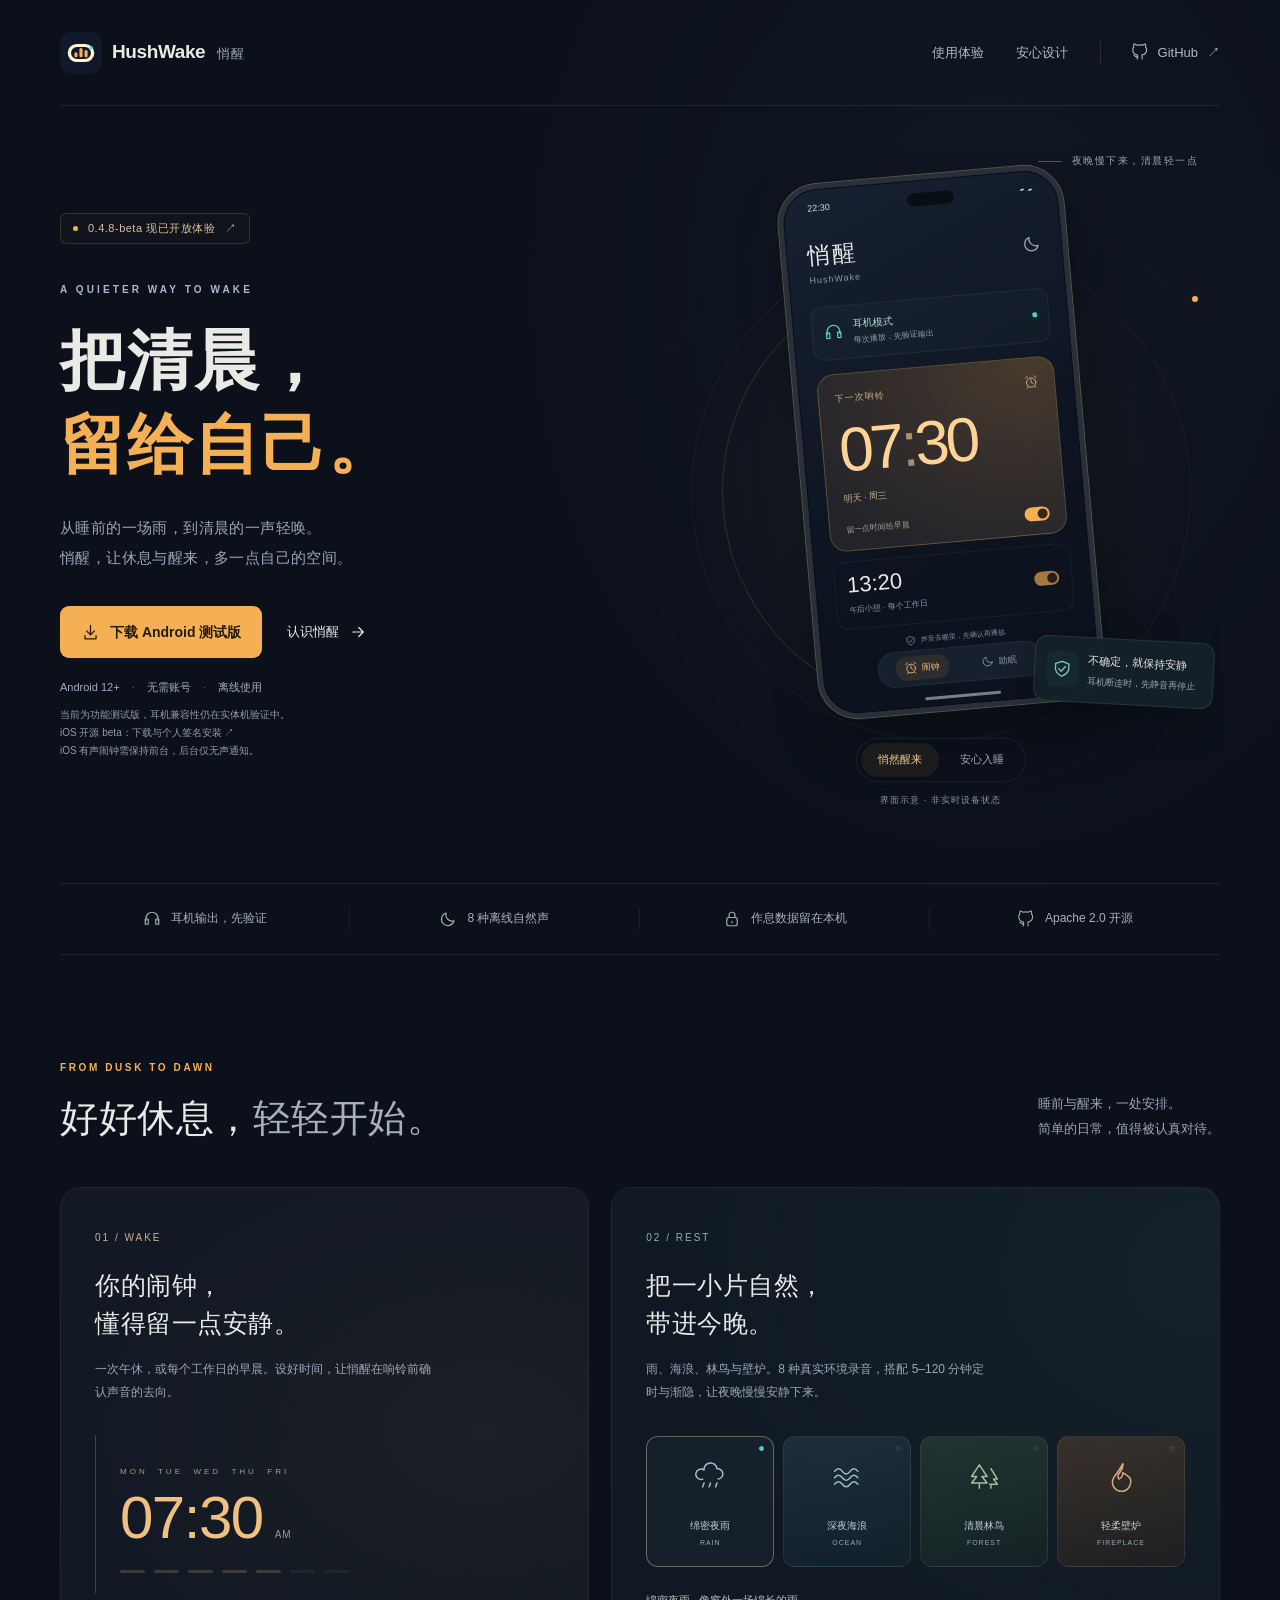
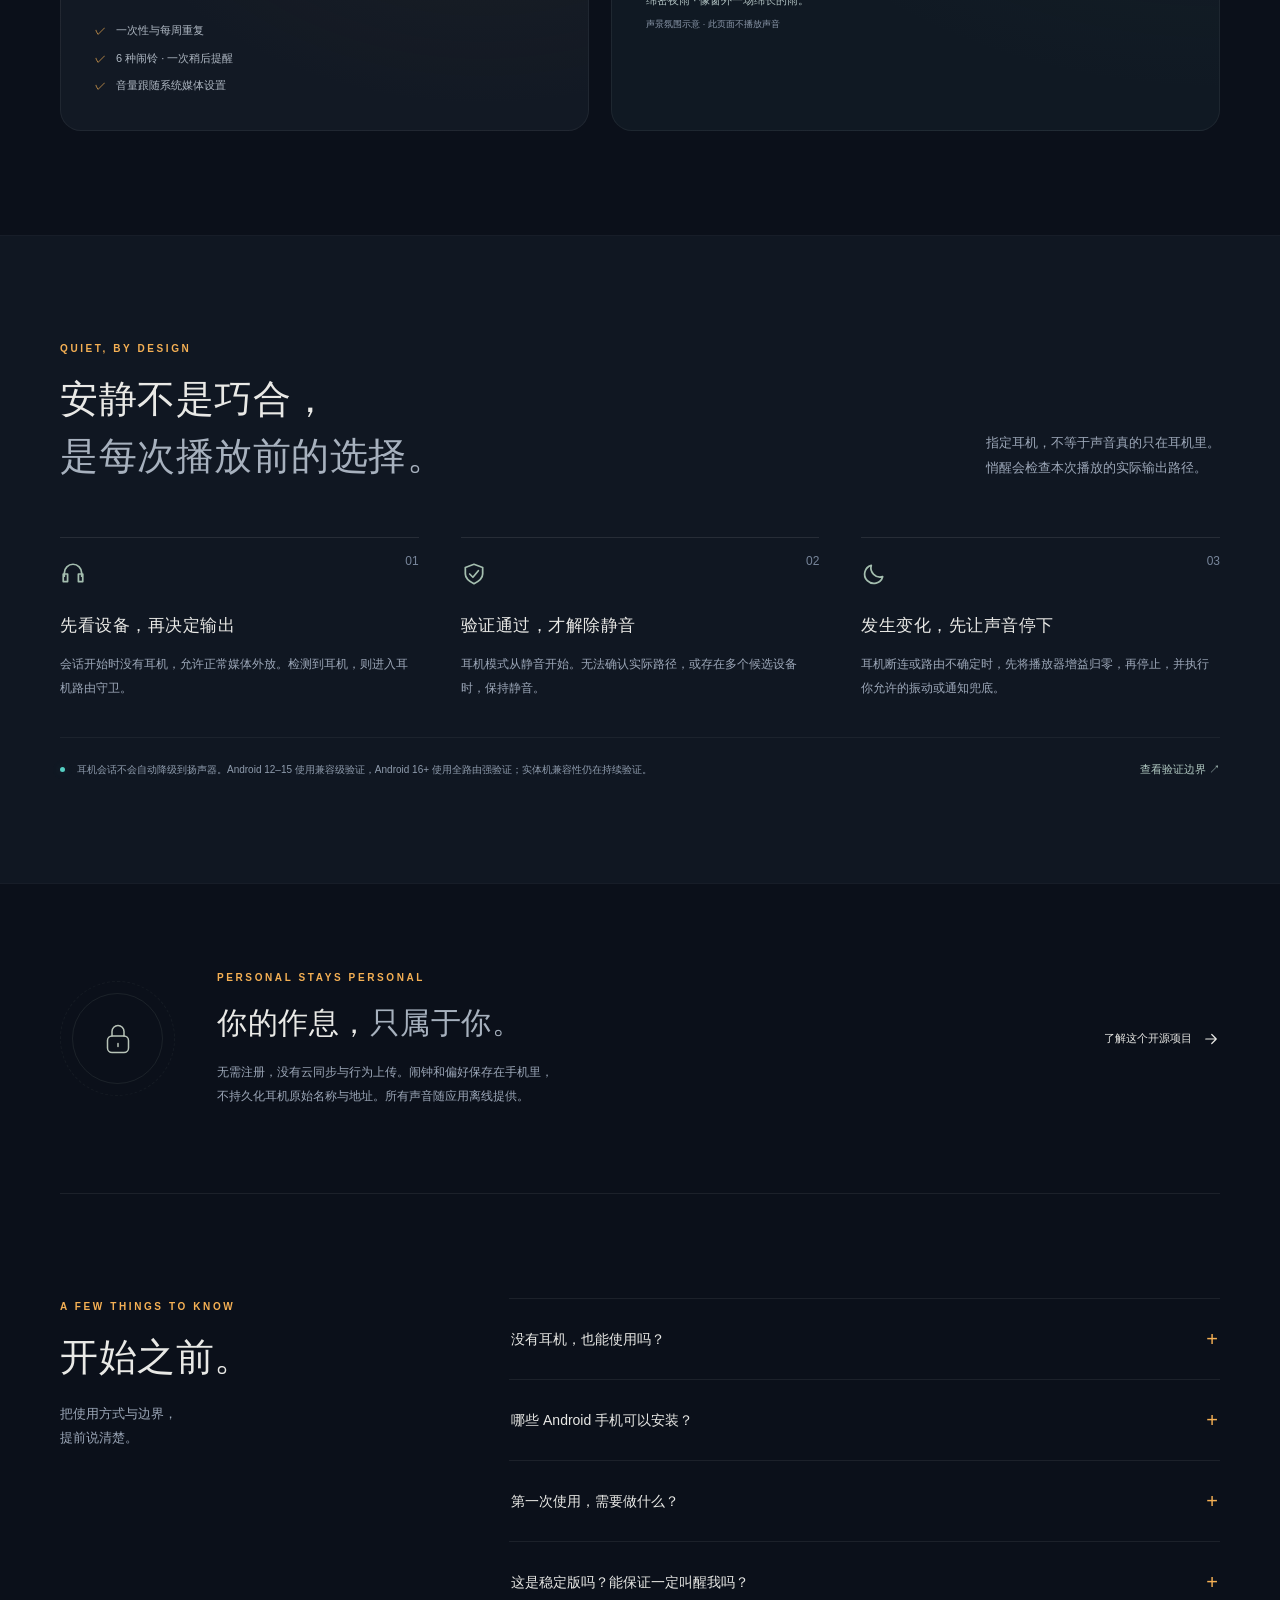
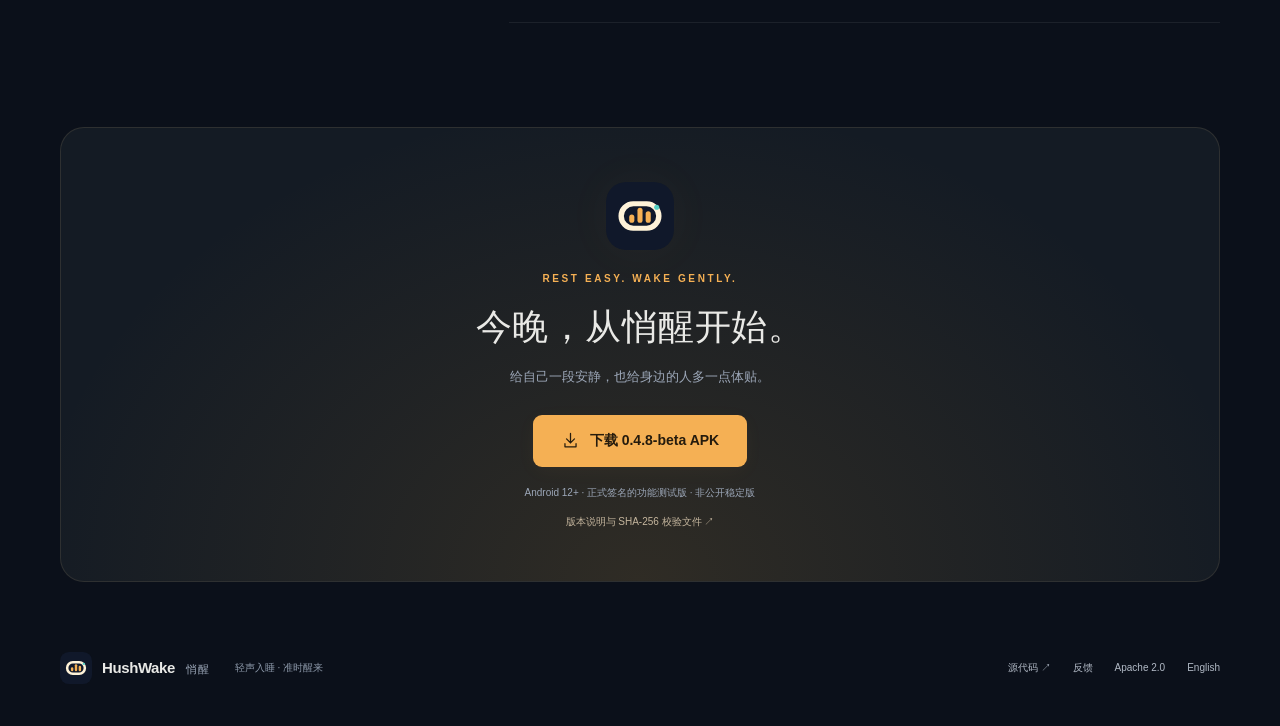
==== commit 6d0504a0: "feat: add native iOS beta with guarded audio and unsigned builds" ====
--- a/site/index.html
+++ b/site/index.html
@@ -54,7 +54,7 @@
           <a class="text-link" href="#experience">认识悄醒 <svg class="icon" aria-hidden="true"><use href="#icon-arrow"/></svg></a>
         </div>
         <p class="hero-meta">Android 12+ <span>·</span> 无需账号 <span>·</span> 离线使用</p>
-        <p class="beta-note">当前为功能测试版，耳机兼容性仍在实体机验证中。</p>
+        <p class="beta-note">当前为功能测试版，耳机兼容性仍在实体机验证中。<br><a href="https://github.com/chenzhiyong1994/hush-wake/blob/main/docs/ios-install.md">iOS 开源 beta：下载与个人签名安装 ↗</a><br>iOS 有声闹钟需保持前台，后台仅无声通知。</p>
       </div>
 
       <div class="hero-visual">
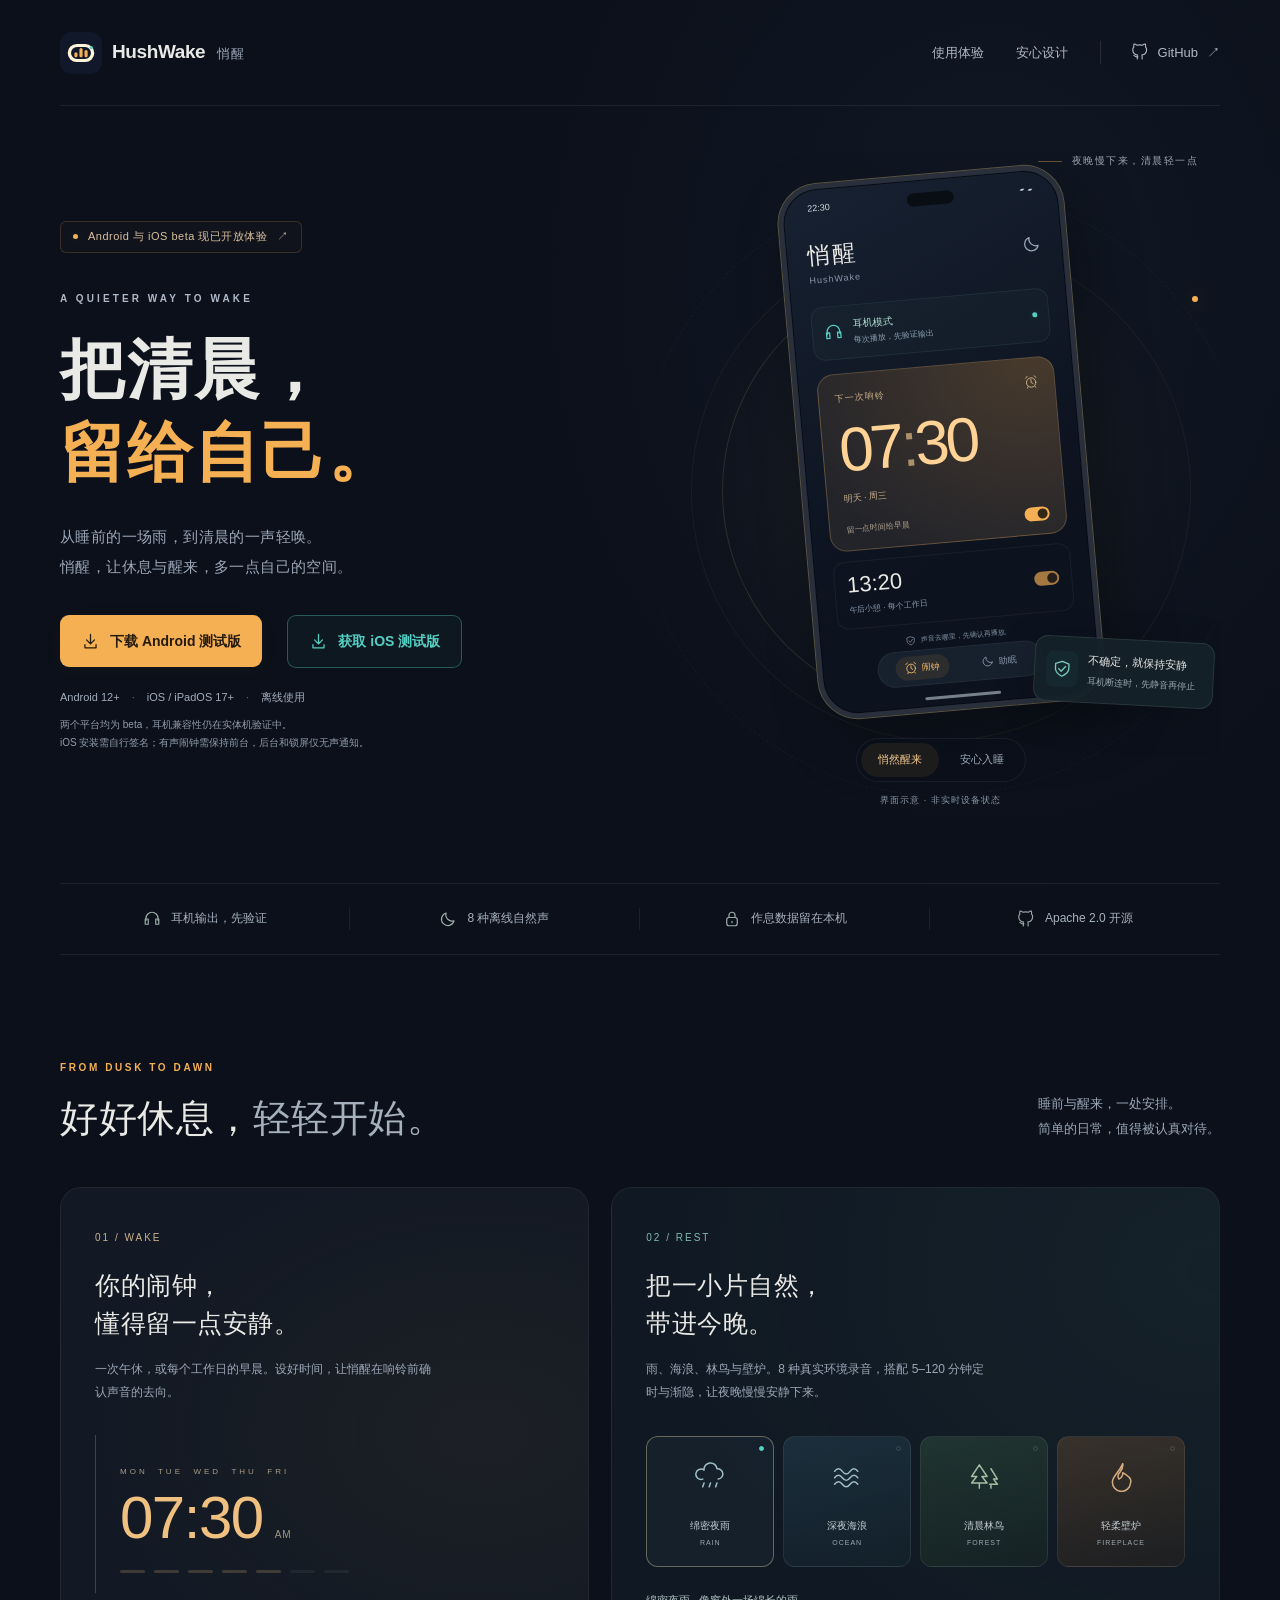
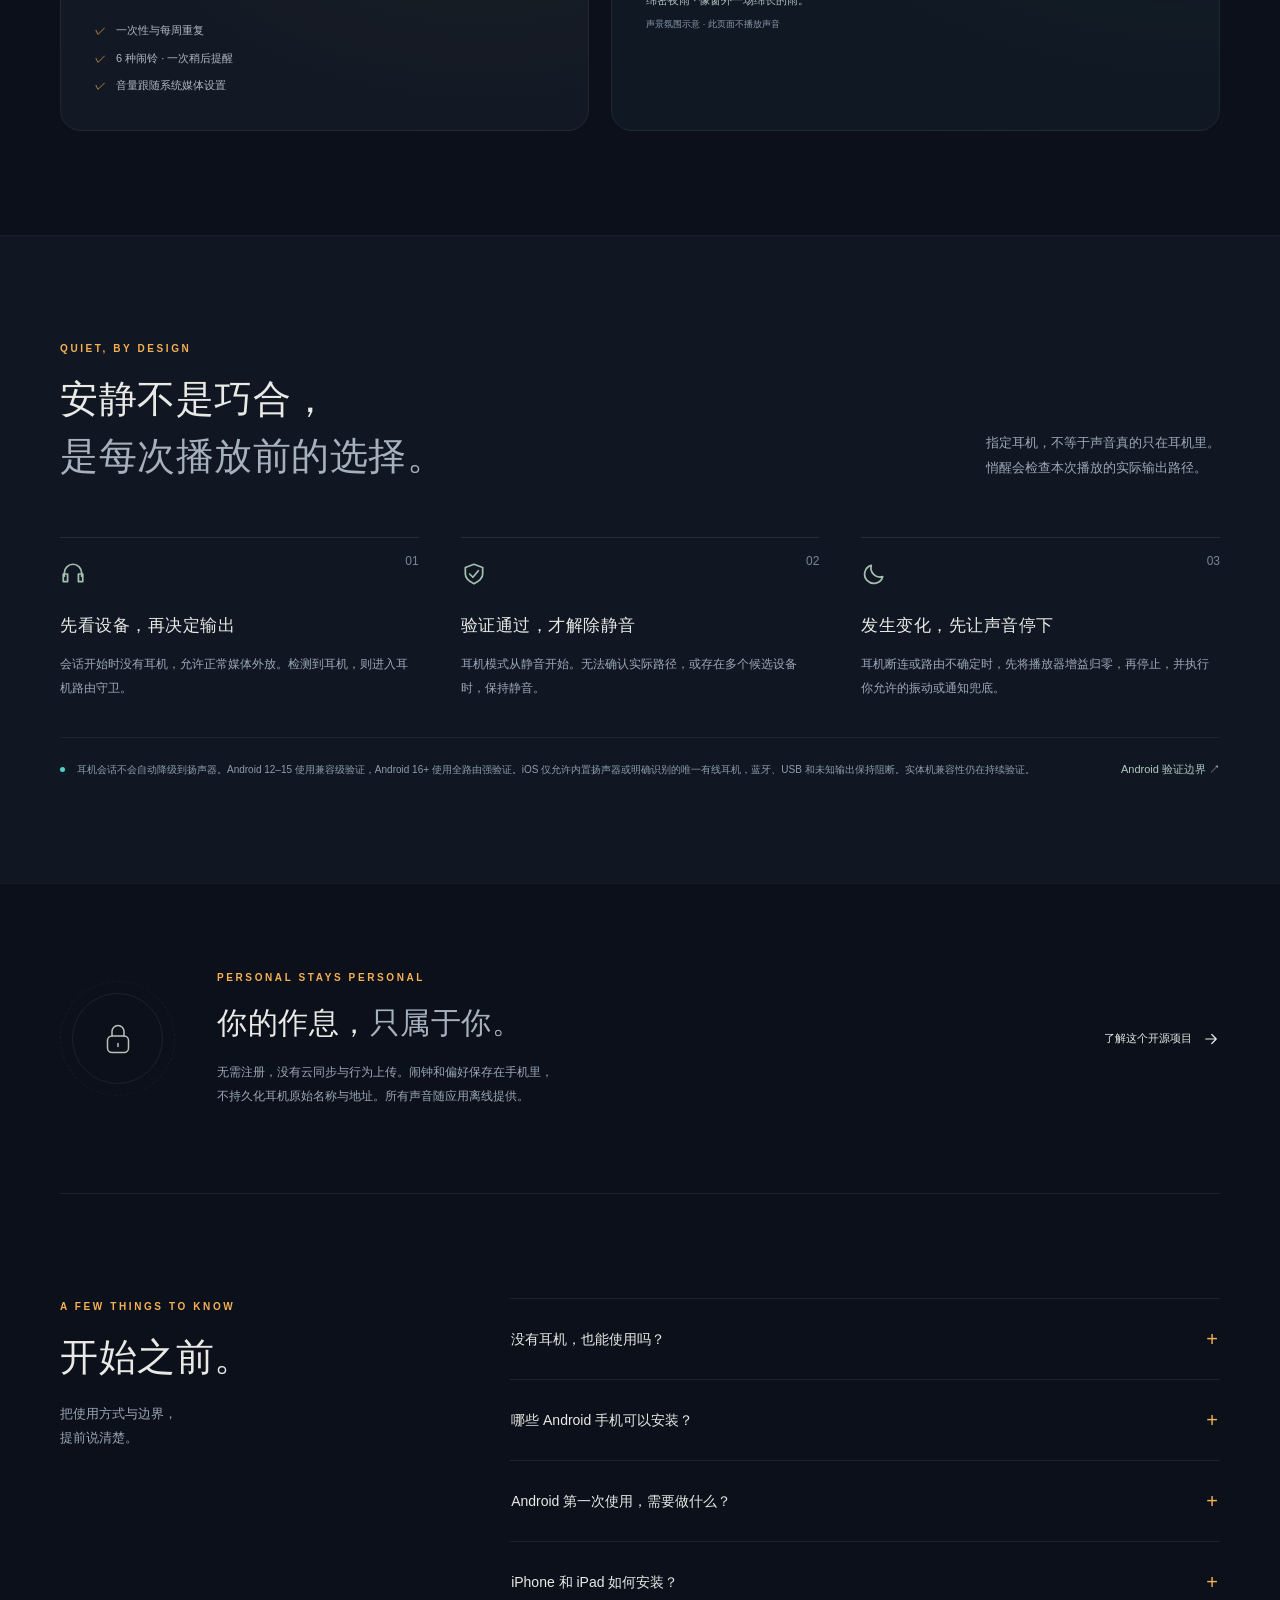
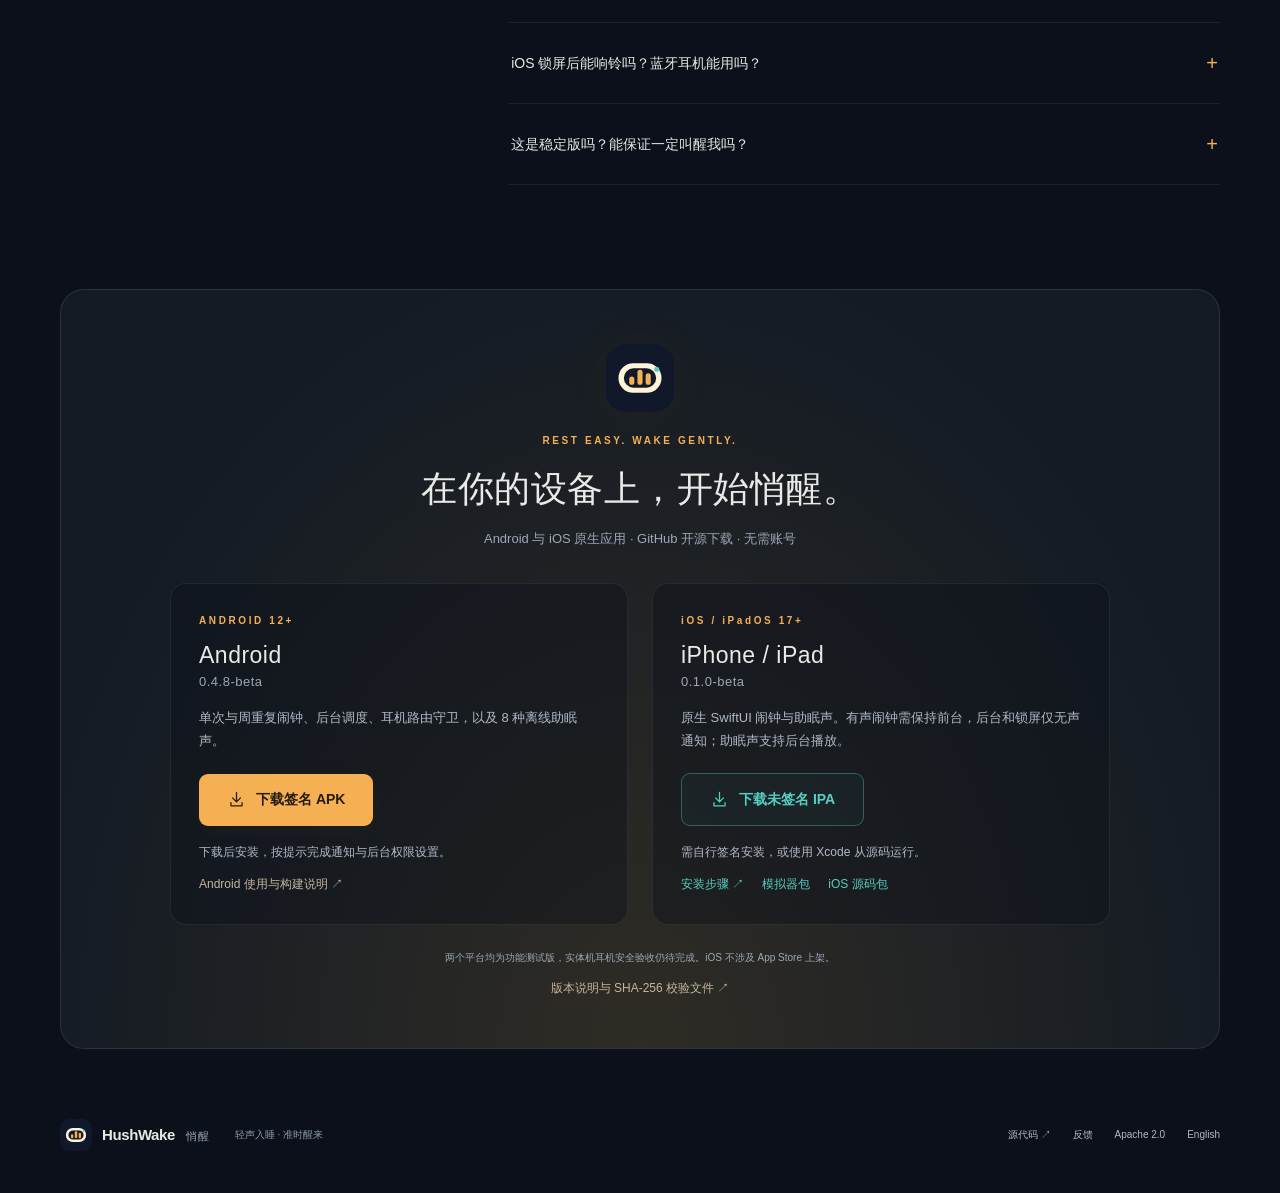
==== commit 9ae1b65c: "docs: present Android and iOS downloads across homepage and readmes" ====
--- a/site/index.html
+++ b/site/index.html
@@ -4,11 +4,11 @@
   <meta charset="utf-8">
   <meta name="viewport" content="width=device-width, initial-scale=1">
   <meta name="theme-color" content="#0b101a">
-  <meta name="description" content="HushWake 悄醒，一款安全优先的 Android 闹钟与助眠声应用。无耳机时正常外放，耳机模式验证后发声，异常时先静音。离线使用，数据留在本机。">
+  <meta name="description" content="HushWake 悄醒，安全优先的 Android 与 iOS 闹钟及助眠声应用。GitHub 提供 APK、未签名 IPA 和源码下载。iOS 有声闹钟需保持前台，助眠声支持后台播放。">
   <meta property="og:type" content="website">
   <meta property="og:locale" content="zh_CN">
   <meta property="og:title" content="HushWake 悄醒 · 把清晨，留给自己。">
-  <meta property="og:description" content="从睡前的一场雨，到清晨的一声轻唤。安全优先的 Android 智能输出闹钟与助眠声，现已开放 beta 体验。">
+  <meta property="og:description" content="从睡前的一场雨，到清晨的一声轻唤。Android 与 iOS 原生开源应用，现已提供 beta 下载。iOS 需自行签名，有声闹钟需保持前台。">
   <meta property="og:url" content="https://chenzhiyong1994.github.io/hush-wake/">
   <link rel="canonical" href="https://chenzhiyong1994.github.io/hush-wake/">
   <link rel="icon" href="assets/mark.svg" type="image/svg+xml">
@@ -45,16 +45,16 @@
   <main id="main">
     <section class="hero wrap" aria-labelledby="hero-title">
       <div class="hero-copy">
-        <a class="release-pill" href="#download"><span class="status-dot"></span> 0.4.8-beta 现已开放体验 <span aria-hidden="true">↗</span></a>
+        <a class="release-pill" href="#download"><span class="status-dot"></span> Android 与 iOS beta 现已开放体验 <span aria-hidden="true">↗</span></a>
         <p class="eyebrow hero-eyebrow">A QUIETER WAY TO WAKE</p>
         <h1 id="hero-title">把清晨，<br><span>留给自己。</span></h1>
         <p class="hero-description">从睡前的一场雨，到清晨的一声轻唤。<br>悄醒，让休息与醒来，多一点自己的空间。</p>
         <div class="hero-actions">
           <a class="button button-primary" href="https://github.com/chenzhiyong1994/hush-wake/releases/download/v0.4.8-beta/HushWake-0.4.8-beta.apk"><svg class="icon" aria-hidden="true"><use href="#icon-download"/></svg>下载 Android 测试版</a>
-          <a class="text-link" href="#experience">认识悄醒 <svg class="icon" aria-hidden="true"><use href="#icon-arrow"/></svg></a>
+          <a class="button button-secondary" href="#ios-download"><svg class="icon" aria-hidden="true"><use href="#icon-download"/></svg>获取 iOS 测试版</a>
         </div>
-        <p class="hero-meta">Android 12+ <span>·</span> 无需账号 <span>·</span> 离线使用</p>
-        <p class="beta-note">当前为功能测试版，耳机兼容性仍在实体机验证中。<br><a href="https://github.com/chenzhiyong1994/hush-wake/blob/main/docs/ios-install.md">iOS 开源 beta：下载与个人签名安装 ↗</a><br>iOS 有声闹钟需保持前台，后台仅无声通知。</p>
+        <p class="hero-meta">Android 12+ <span>·</span> iOS / iPadOS 17+ <span>·</span> 离线使用</p>
+        <p class="beta-note">两个平台均为 beta，耳机兼容性仍在实体机验证中。<br>iOS 安装需自行签名；有声闹钟需保持前台，后台和锁屏仅无声通知。</p>
       </div>
 
       <div class="hero-visual">
@@ -97,14 +97,44 @@
     <section id="safety" class="safety section" aria-labelledby="safety-title"><div class="wrap">
       <div class="section-heading"><div><p class="eyebrow">QUIET, BY DESIGN</p><h2 id="safety-title">安静不是巧合，<br><span>是每次播放前的选择。</span></h2></div><p>指定耳机，不等于声音真的只在耳机里。<br>悄醒会检查本次播放的实际输出路径。</p></div>
       <div class="safety-grid"><article><span class="step-number">01</span><svg class="icon" aria-hidden="true"><use href="#icon-headphones"/></svg><h3>先看设备，再决定输出</h3><p>会话开始时没有耳机，允许正常媒体外放。检测到耳机，则进入耳机路由守卫。</p></article><article><span class="step-number">02</span><svg class="icon" aria-hidden="true"><use href="#icon-shield"/></svg><h3>验证通过，才解除静音</h3><p>耳机模式从静音开始。无法确认实际路径，或存在多个候选设备时，保持静音。</p></article><article><span class="step-number">03</span><svg class="icon" aria-hidden="true"><use href="#icon-moon"/></svg><h3>发生变化，先让声音停下</h3><p>耳机断连或路由不确定时，先将播放器增益归零，再停止，并执行你允许的振动或通知兜底。</p></article></div>
-      <div class="safety-footnote"><span class="status-dot"></span><p>耳机会话不会自动降级到扬声器。Android 12–15 使用兼容级验证，Android 16+ 使用全路由强验证；实体机兼容性仍在持续验证。</p><a href="https://github.com/chenzhiyong1994/hush-wake/blob/main/docs/device-test-guide.md">查看验证边界 <span aria-hidden="true">↗</span></a></div>
+      <div class="safety-footnote"><span class="status-dot"></span><p>耳机会话不会自动降级到扬声器。Android 12–15 使用兼容级验证，Android 16+ 使用全路由强验证。iOS 仅允许内置扬声器或明确识别的唯一有线耳机，蓝牙、USB 和未知输出保持阻断。实体机兼容性仍在持续验证。</p><a href="https://github.com/chenzhiyong1994/hush-wake/blob/main/docs/device-test-guide.md">Android 验证边界 <span aria-hidden="true">↗</span></a></div>
     </div></section>
 
     <section class="privacy wrap" aria-labelledby="privacy-title"><div class="privacy-symbol" aria-hidden="true"><svg class="icon"><use href="#icon-lock"/></svg><span></span><span></span></div><div><p class="eyebrow">PERSONAL STAYS PERSONAL</p><h2 id="privacy-title">你的作息，<span>只属于你。</span></h2><p>无需注册，没有云同步与行为上传。闹钟和偏好保存在手机里，<br class="desktop-break">不持久化耳机原始名称与地址。所有声音随应用离线提供。</p></div><a class="text-link" href="https://github.com/chenzhiyong1994/hush-wake/blob/main/README.zh-CN.md">了解这个开源项目 <svg class="icon" aria-hidden="true"><use href="#icon-arrow"/></svg></a></section>
 
-    <section class="faq wrap section" aria-labelledby="faq-title"><div><p class="eyebrow">A FEW THINGS TO KNOW</p><h2 id="faq-title">开始之前。</h2><p>把使用方式与边界，<br>提前说清楚。</p></div><div class="faq-list"><details><summary>没有耳机，也能使用吗？<span aria-hidden="true">+</span></summary><p>可以。闹钟或助眠会话开始时，如果没有耳机，应用允许系统媒体外放；检测到耳机后，必须先通过耳机路由守卫。耳机会话发生断连时会先静音再停止，不会自动切换为扬声器继续播放。</p></details><details><summary>哪些 Android 手机可以安装？<span aria-hidden="true">+</span></summary><p>最低需要 Android 12（API 31）。Android 12–15 在本次单路由信息匹配唯一耳机后允许兼容有声；Android 16 及以上可以检查全部实际路由。不同手机和耳机的行为仍需实体机验证，系统版本符合要求并不代表设备组合已经通过验收。</p></details><details><summary>第一次使用，需要做什么？<span aria-hidden="true">+</span></summary><p>安装签名 APK 后，按应用内提示检查精确闹钟、通知、全屏响铃与后台运行相关设置，并确认系统媒体音量。建议先安排一次短时间测试闹钟，检查你的手机和耳机组合。耳机播放会自动检查本次输出，无需额外的人工验证页。</p></details><details><summary>这是稳定版吗？能保证一定叫醒我吗？<span aria-hidden="true">+</span></summary><p>目前是 0.4.8-beta 功能测试版，尚未开放公开稳定版或应用商店发行。实体机零扬声器串音验收仍是发布门禁。关机、无电、应用被强制停止等情况下不能保证唤醒；耳机路径不确定时会保持静音。悄醒也不提供失眠治疗或医疗效果承诺。</p></details></div></section>
+    <section class="faq wrap section" aria-labelledby="faq-title"><div><p class="eyebrow">A FEW THINGS TO KNOW</p><h2 id="faq-title">开始之前。</h2><p>把使用方式与边界，<br>提前说清楚。</p></div><div class="faq-list"><details><summary>没有耳机，也能使用吗？<span aria-hidden="true">+</span></summary><p>可以。闹钟或助眠会话开始时，如果没有耳机，应用允许系统媒体外放；检测到耳机后，必须先通过耳机路由守卫。耳机会话发生断连时会先静音再停止，不会自动切换为扬声器继续播放。</p></details><details><summary>哪些 Android 手机可以安装？<span aria-hidden="true">+</span></summary><p>最低需要 Android 12（API 31）。Android 12–15 在本次单路由信息匹配唯一耳机后允许兼容有声；Android 16 及以上可以检查全部实际路由。不同手机和耳机的行为仍需实体机验证，系统版本符合要求并不代表设备组合已经通过验收。</p></details><details><summary>Android 第一次使用，需要做什么？<span aria-hidden="true">+</span></summary><p>安装签名 APK 后，按应用内提示检查精确闹钟、通知、全屏响铃与后台运行相关设置，并确认系统媒体音量。建议先安排一次短时间测试闹钟，检查你的手机和耳机组合。耳机播放会自动检查本次输出，无需额外的人工验证页。</p></details><details><summary>iPhone 和 iPad 如何安装？<span aria-hidden="true">+</span></summary><p>需要 iOS / iPadOS 17 或以上。GitHub 提供的 IPA 未签名，不能直接点开安装；可以用自己的签名身份重新签名，或在 Mac 上用 Xcode 从源码构建到设备。不需要通过 App Store 或 TestFlight。<a href="https://github.com/chenzhiyong1994/hush-wake/blob/main/docs/ios-install.md">查看 iOS 安装步骤 ↗</a></p></details><details><summary>iOS 锁屏后能响铃吗？蓝牙耳机能用吗？<span aria-hidden="true">+</span></summary><p>本版有声闹钟需要应用保持前台；锁屏、后台或应用终止后，只发送已登记的无声系统通知，不能保证叫醒。助眠声支持正常后台播放。iOS 仅允许内置扬声器或系统明确识别的唯一有线耳机；蓝牙、USB、AirPlay、车载与未知输出保持阻断。<a href="https://github.com/chenzhiyong1994/hush-wake/blob/main/docs/ios-implementation.md">查看 iOS 能力与验收边界 ↗</a></p></details><details><summary>这是稳定版吗？能保证一定叫醒我吗？<span aria-hidden="true">+</span></summary><p>Android 0.4.8-beta 与 iOS 0.1.0-beta 均为开源功能测试版，通过 GitHub 分发，尚未发布稳定版；iOS 不涉及 App Store 上架。实体机零扬声器串音验收仍是发布门禁。关机、无电、应用被强制停止等情况下不能保证唤醒；耳机路径不确定时会保持静音。悄醒也不提供失眠治疗或医疗效果承诺。</p></details></div></section>
 
-    <section id="download" class="download-section wrap" aria-labelledby="download-title"><div class="download-glow" aria-hidden="true"></div><img src="assets/mark.svg" alt="" width="68" height="68" loading="lazy"><p class="eyebrow">REST EASY. WAKE GENTLY.</p><h2 id="download-title">今晚，从悄醒开始。</h2><p>给自己一段安静，也给身边的人多一点体贴。</p><a class="button button-primary" href="https://github.com/chenzhiyong1994/hush-wake/releases/download/v0.4.8-beta/HushWake-0.4.8-beta.apk"><svg class="icon" aria-hidden="true"><use href="#icon-download"/></svg>下载 0.4.8-beta APK</a><p class="download-meta">Android 12+ · 正式签名的功能测试版 · 非公开稳定版</p><a class="release-link" href="https://github.com/chenzhiyong1994/hush-wake/releases/tag/v0.4.8-beta">版本说明与 SHA-256 校验文件 <span aria-hidden="true">↗</span></a></section>
+    <section id="download" class="download-section wrap" aria-labelledby="download-title">
+      <div class="download-glow" aria-hidden="true"></div>
+      <img src="assets/mark.svg" alt="" width="68" height="68" loading="lazy">
+      <p class="eyebrow">REST EASY. WAKE GENTLY.</p>
+      <h2 id="download-title">在你的设备上，开始悄醒。</h2>
+      <p>Android 与 iOS 原生应用 · GitHub 开源下载 · 无需账号</p>
+      <div class="platform-downloads">
+        <article class="platform-download" aria-labelledby="android-download-title">
+          <p class="eyebrow">ANDROID 12+</p>
+          <h3 id="android-download-title">Android <span>0.4.8-beta</span></h3>
+          <p>单次与周重复闹钟、后台调度、耳机路由守卫，以及 8 种离线助眠声。</p>
+          <a class="button button-primary" href="https://github.com/chenzhiyong1994/hush-wake/releases/download/v0.4.8-beta/HushWake-0.4.8-beta.apk"><svg class="icon" aria-hidden="true"><use href="#icon-download"/></svg>下载签名 APK</a>
+          <p class="download-meta">下载后安装，按提示完成通知与后台权限设置。</p>
+          <a class="release-link" href="https://github.com/chenzhiyong1994/hush-wake/blob/main/README.zh-CN.md">Android 使用与构建说明 ↗</a>
+        </article>
+        <article id="ios-download" class="platform-download" aria-labelledby="ios-download-title">
+          <p class="eyebrow">iOS / iPadOS 17+</p>
+          <h3 id="ios-download-title">iPhone / iPad <span>0.1.0-beta</span></h3>
+          <p>原生 SwiftUI 闹钟与助眠声。有声闹钟需保持前台，后台和锁屏仅无声通知；助眠声支持后台播放。</p>
+          <a class="button button-secondary" href="https://github.com/chenzhiyong1994/hush-wake/releases/download/v0.4.8-beta/HushWake-iOS-0.1.0-beta-unsigned.ipa"><svg class="icon" aria-hidden="true"><use href="#icon-download"/></svg>下载未签名 IPA</a>
+          <p class="download-meta">需自行签名安装，或使用 Xcode 从源码运行。</p>
+          <div class="download-links">
+            <a href="https://github.com/chenzhiyong1994/hush-wake/blob/main/docs/ios-install.md">安装步骤 ↗</a>
+            <a href="https://github.com/chenzhiyong1994/hush-wake/releases/download/v0.4.8-beta/HushWake-iOS-0.1.0-beta-simulator.zip">模拟器包</a>
+            <a href="https://github.com/chenzhiyong1994/hush-wake/releases/download/v0.4.8-beta/HushWake-iOS-0.1.0-beta-source.zip">iOS 源码包</a>
+          </div>
+        </article>
+      </div>
+      <p class="download-meta">两个平台均为功能测试版，实体机耳机安全验收仍待完成。iOS 不涉及 App Store 上架。</p>
+      <a class="release-link" href="https://github.com/chenzhiyong1994/hush-wake/releases/tag/v0.4.8-beta">版本说明与 SHA-256 校验文件 <span aria-hidden="true">↗</span></a>
+    </section>
   </main>
 
   <footer class="site-footer wrap"><a class="brand" href="#"><img src="assets/mark.svg" width="32" height="32" alt=""><span>HushWake <span class="brand-cn">悄醒</span></span></a><p>轻声入睡 · 准时醒来</p><nav aria-label="页脚导航"><a href="https://github.com/chenzhiyong1994/hush-wake">源代码 ↗</a><a href="https://github.com/chenzhiyong1994/hush-wake/issues">反馈</a><a href="https://github.com/chenzhiyong1994/hush-wake/blob/main/LICENSE">Apache 2.0</a><a href="https://github.com/chenzhiyong1994/hush-wake/blob/main/README.md" lang="en">English</a></nav></footer>
--- a/site/styles.css
+++ b/site/styles.css
@@ -43,6 +43,8 @@
 .button { display: inline-flex; align-items: center; justify-content: center; gap: 10px; padding: 13px 21px; border-radius: 9px; min-height: 52px; font-size: 14px; font-weight: 600; transition: transform .2s, background .2s; }
 .button-primary { color: #251b0d; background: var(--amber); box-shadow: 0 4px 20px #f5b0540a; }
 .button-primary:hover { background: #ffca7f; transform: translateY(-2px); }
+.button-secondary { color: var(--mint); background: #55cfc20b; border: 1px solid #55cfc25c; }
+.button-secondary:hover { background: #55cfc21c; transform: translateY(-2px); }
 .button .icon { width: 19px; height: 19px; }
 .text-link { display: inline-flex; align-items: center; gap: 10px; font-size: 13px; transition: color .2s; }
 .text-link .icon { width: 18px; height: 18px; }
@@ -164,6 +166,21 @@
 .download-section { position: relative; text-align: center; overflow: hidden; border-radius: 24px; padding: 54px 24px 48px; border: 1px solid #cfb08024; background: #141b24; isolation: isolate; }.download-glow { position: absolute; inset: 0; z-index: -1; background: radial-gradient(ellipse at 50% 100%, #b57f292b, transparent 75%); }.download-section img { display: block; margin: 0 auto 20px; border-radius: 20px; box-shadow: 0 0 50px #f5b0540b; }.download-section h2 { margin-top: 12px; font-size: 36px; }.download-section > p:not(.eyebrow) { color: var(--muted); margin-top: 11px; font-size: 13px; }.download-section .button { margin-top: 26px; padding-inline: 28px; }.download-section > p.download-meta { font-size: 10px; margin-top: 17px; }.release-link { font-size: 10px; color: #c5b69e; display: inline-block; margin-top: 11px; }
 .site-footer { display: flex; align-items: center; flex-wrap: wrap; gap: 25px; padding-block: 42px; margin-top: 28px; }.site-footer .brand { font-size: 15px; }.site-footer .brand-cn { font-size: 11px; }.site-footer > p { font-size: 10px; color: #8d99aa; }.site-footer nav { margin-left: auto; font-size: 10px; gap: 22px; }
 
+.platform-downloads { display: grid; grid-template-columns: repeat(2, minmax(0, 1fr)); gap: 24px; max-width: 940px; margin: 32px auto 24px; text-align: left; }
+.platform-download { display: flex; flex-direction: column; align-items: flex-start; padding: 28px; border: 1px solid var(--line); border-radius: 16px; background: #0b101a66; }
+.platform-download h3 { font-size: 23px; margin: 8px 0 14px; line-height: 1.5; }
+.platform-download h3 span { display: block; font-size: 13px; font-weight: 400; color: var(--muted); }
+.platform-download > p:not(.eyebrow) { font-size: 13px; color: #b0bac8; margin: 0 0 20px; }
+.platform-download .button { margin-top: auto; }
+.platform-download > p.download-meta { font-size: 12px; margin: 16px 0 0; }
+.download-links { display: flex; flex-wrap: wrap; gap: 10px 18px; margin-top: 11px; font-size: 12px; color: var(--mint); }
+.download-links a:hover, .faq details a { text-decoration: underline; text-underline-offset: 4px; }
+.platform-download .release-link, .download-section > .release-link { font-size: 12px; }
+@media (max-width: 760px) {
+  .platform-downloads { grid-template-columns: 1fr; gap: 16px; }
+  .platform-download { padding: 24px 20px; }
+  .platform-download h3 { font-size: 22px; }
+}
 @media (max-width: 1100px) {
   .wrap { width: calc(100% - 64px); }.hero { gap: 0; }.hero-actions { gap: 20px; }.hero-actions .text-link { font-size: 12px; }.hero-actions .button { font-size: 12px; padding-inline: 16px; }.floating-note { right: 6px; font-size: 10px; }.visual-note { right: 10px; font-size: 9px; }.feature-grid article { padding: 28px; }.sound-grid { grid-template-columns: repeat(2, 1fr); }.sound-tile { flex-direction: row; padding: 18px 12px; gap: 12px; }.sound-tile .sound-glyph { margin: 0; width: 25px; height: 25px; }.sound-tile > span { text-align: left; }.privacy { gap: 24px; }.privacy-symbol { width: 90px; height: 90px; }.privacy .text-link { white-space: normal; max-width: 140px; }.desktop-break { display: none; }
 }
